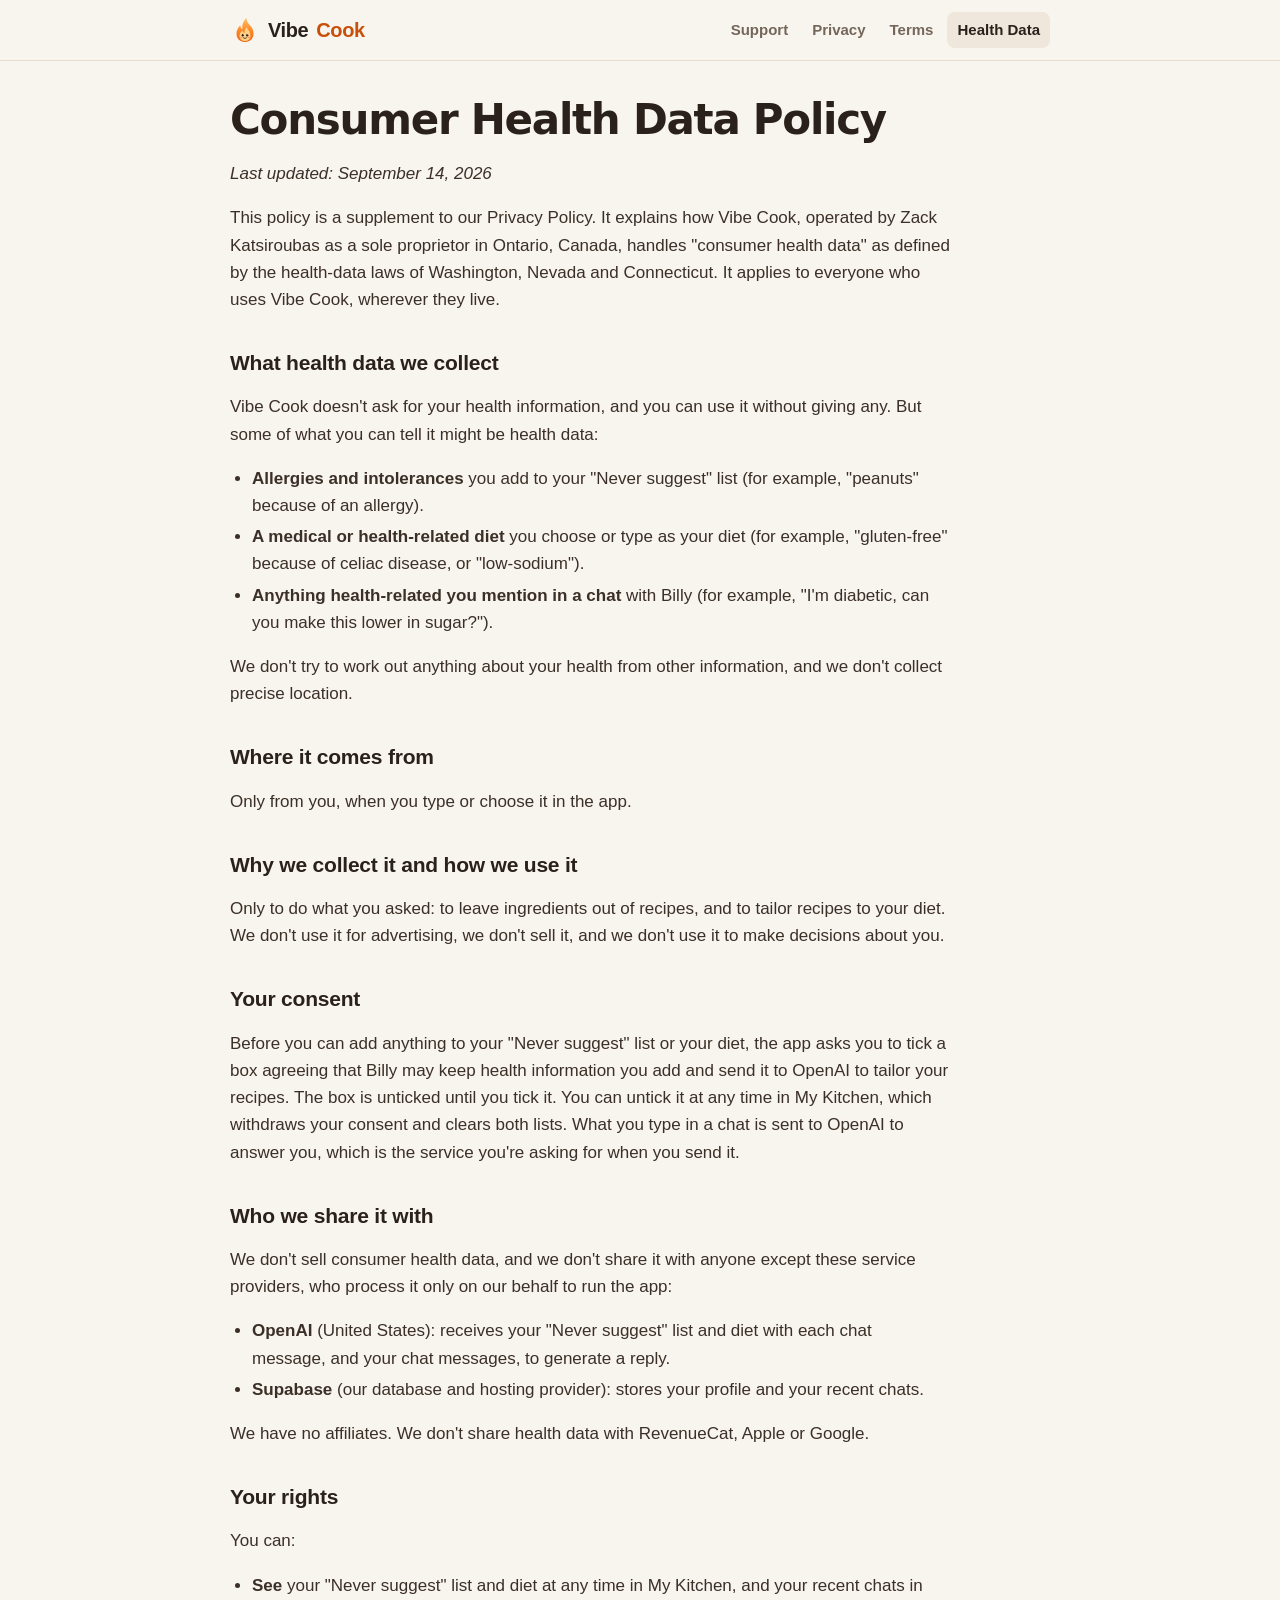
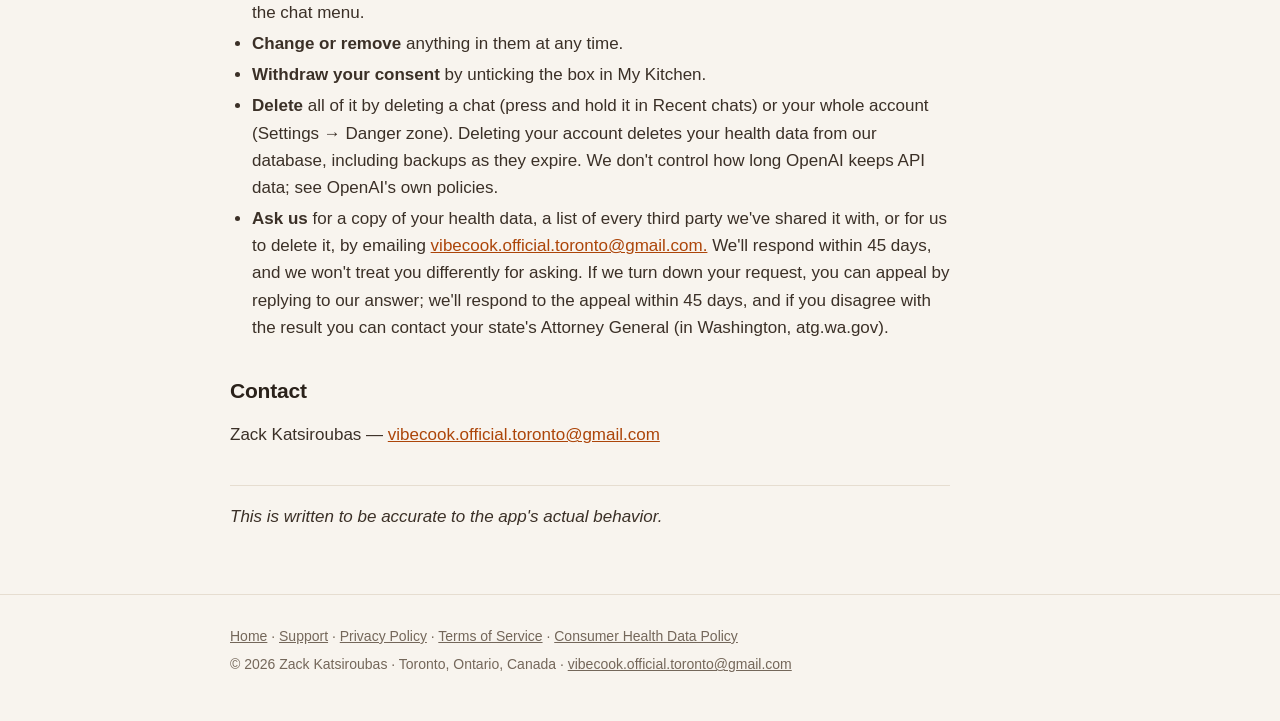
==== health-data.html @ 69919185 "Publish Vibe Cook legal site: Privacy Policy, Terms, Health Data Policy, Support Co-Authored-By: Cla" ====
<!doctype html>
<html lang="en">
<head>
<meta charset="utf-8">
<meta name="viewport" content="width=device-width, initial-scale=1">
<title>Consumer Health Data Policy · Vibe Cook</title>
<meta name="description" content="Vibe Cook: an AI kitchen buddy that remembers your kitchen and writes recipes around it.">
<link rel="icon" href="data:image/svg+xml,%3Csvg%20viewBox%3D%220%200%20120%20120%22%20xmlns%3D%22http%3A%2F%2Fwww.w3.org%2F2000%2Fsvg%22%3E%3Cdefs%3E%3ClinearGradient%20id%3D%22bf%22%20x1%3D%220%22%20y1%3D%220%22%20x2%3D%220%22%20y2%3D%221%22%3E%3Cstop%20offset%3D%220%22%20stop-color%3D%22%23ffc06a%22%2F%3E%3Cstop%20offset%3D%22.5%22%20stop-color%3D%22%23ff8a2a%22%2F%3E%3Cstop%20offset%3D%221%22%20stop-color%3D%22%23f2600a%22%2F%3E%3C%2FlinearGradient%3E%3C%2Fdefs%3E%3Cpath%20d%3D%22M60%20108C38%20108%2026%2092%2026%2074C26%2060%2033%2050%2041%2042C42%2050%2045%2055%2050%2057C47%2042%2052%2024%2066%2012C66%2028%2076%2036%2084%2046C90%2053%2094%2062%2094%2074C94%2092%2082%20108%2060%20108Z%22%20fill%3D%22url(%23bf)%22%2F%3E%3Cpath%20d%3D%22M60%20104C46%20104%2038%2095%2038%2084C38%2074%2044%2067%2050%2062C51%2068%2054%2071%2058%2072C57%2064%2060%2055%2067%2049C70%2058%2082%2066%2082%2084C82%2095%2074%20104%2060%20104Z%22%20fill%3D%22%23ffd08a%22%2F%3E%3Cellipse%20cx%3D%2245%22%20cy%3D%2290%22%20rx%3D%224.5%22%20ry%3D%222.8%22%20fill%3D%22%23ff6a3d%22%20opacity%3D%22.55%22%2F%3E%3Cellipse%20cx%3D%2275%22%20cy%3D%2290%22%20rx%3D%224.5%22%20ry%3D%222.8%22%20fill%3D%22%23ff6a3d%22%20opacity%3D%22.55%22%2F%3E%3Cellipse%20cx%3D%2251%22%20cy%3D%2281%22%20rx%3D%224.3%22%20ry%3D%225.4%22%20fill%3D%22%232b1a10%22%2F%3E%3Cellipse%20cx%3D%2269%22%20cy%3D%2281%22%20rx%3D%224.3%22%20ry%3D%225.4%22%20fill%3D%22%232b1a10%22%2F%3E%3Ccircle%20cx%3D%2252.4%22%20cy%3D%2279.2%22%20r%3D%221.5%22%20fill%3D%22%23fff%22%2F%3E%3Ccircle%20cx%3D%2270.4%22%20cy%3D%2279.2%22%20r%3D%221.5%22%20fill%3D%22%23fff%22%2F%3E%3Cpath%20d%3D%22M53.5%2091.5Q60%2097.5%2066.5%2091.5%22%20fill%3D%22none%22%20stroke%3D%22%232b1a10%22%20stroke-width%3D%223%22%20stroke-linecap%3D%22round%22%2F%3E%3C%2Fsvg%3E">
<link rel="stylesheet" href="style.css">
</head>
<body>
<header class="top"><div class="wrap">
  <a class="brand" href="index.html"><span class="billy"><svg viewBox="0 0 120 120" aria-hidden="true"><defs><linearGradient id="bf" x1="0" y1="0" x2="0" y2="1"><stop offset="0" stop-color="#ffc06a"/><stop offset=".5" stop-color="#ff8a2a"/><stop offset="1" stop-color="#f2600a"/></linearGradient></defs><path d="M60 108C38 108 26 92 26 74C26 60 33 50 41 42C42 50 45 55 50 57C47 42 52 24 66 12C66 28 76 36 84 46C90 53 94 62 94 74C94 92 82 108 60 108Z" fill="url(#bf)"/><path d="M60 104C46 104 38 95 38 84C38 74 44 67 50 62C51 68 54 71 58 72C57 64 60 55 67 49C70 58 82 66 82 84C82 95 74 104 60 104Z" fill="#ffd08a"/><ellipse cx="45" cy="90" rx="4.5" ry="2.8" fill="#ff6a3d" opacity=".55"/><ellipse cx="75" cy="90" rx="4.5" ry="2.8" fill="#ff6a3d" opacity=".55"/><ellipse cx="51" cy="81" rx="4.3" ry="5.4" fill="#2b1a10"/><ellipse cx="69" cy="81" rx="4.3" ry="5.4" fill="#2b1a10"/><circle cx="52.4" cy="79.2" r="1.5" fill="#fff"/><circle cx="70.4" cy="79.2" r="1.5" fill="#fff"/><path d="M53.5 91.5Q60 97.5 66.5 91.5" fill="none" stroke="#2b1a10" stroke-width="3" stroke-linecap="round"/></svg></span>Vibe <span>Cook</span></a>
  <nav><a href="support.html">Support</a><a href="privacy.html">Privacy</a><a href="terms.html">Terms</a><a href="health-data.html" aria-current="page">Health Data</a></nav>
</div></header>
<main class="wrap">
<article class="doc"><h1>Consumer Health Data Policy</h1>
<p><em>Last updated: September 14, 2026</em></p>
<p>This policy is a supplement to our Privacy Policy. It explains how Vibe Cook, operated by Zack Katsiroubas as a sole proprietor in Ontario, Canada, handles "consumer health data" as defined by the health-data laws of Washington, Nevada and Connecticut. It applies to everyone who uses Vibe Cook, wherever they live.</p>
<h2>What health data we collect</h2>
<p>Vibe Cook doesn't ask for your health information, and you can use it without giving any. But some of what you can tell it might be health data:</p>
<ul><li><strong>Allergies and intolerances</strong> you add to your "Never suggest" list (for example, "peanuts" because of an allergy).</li><li><strong>A medical or health-related diet</strong> you choose or type as your diet (for example, "gluten-free" because of celiac disease, or "low-sodium").</li><li><strong>Anything health-related you mention in a chat</strong> with Billy (for example, "I'm diabetic, can you make this lower in sugar?").</li></ul>
<p>We don't try to work out anything about your health from other information, and we don't collect precise location.</p>
<h2>Where it comes from</h2>
<p>Only from you, when you type or choose it in the app.</p>
<h2>Why we collect it and how we use it</h2>
<p>Only to do what you asked: to leave ingredients out of recipes, and to tailor recipes to your diet. We don't use it for advertising, we don't sell it, and we don't use it to make decisions about you.</p>
<h2>Your consent</h2>
<p>Before you can add anything to your "Never suggest" list or your diet, the app asks you to tick a box agreeing that Billy may keep health information you add and send it to OpenAI to tailor your recipes. The box is unticked until you tick it. You can untick it at any time in My Kitchen, which withdraws your consent and clears both lists. What you type in a chat is sent to OpenAI to answer you, which is the service you're asking for when you send it.</p>
<h2>Who we share it with</h2>
<p>We don't sell consumer health data, and we don't share it with anyone except these service providers, who process it only on our behalf to run the app:</p>
<ul><li><strong>OpenAI</strong> (United States): receives your "Never suggest" list and diet with each chat message, and your chat messages, to generate a reply.</li><li><strong>Supabase</strong> (our database and hosting provider): stores your profile and your recent chats.</li></ul>
<p>We have no affiliates. We don't share health data with RevenueCat, Apple or Google.</p>
<h2>Your rights</h2>
<p>You can:</p>
<ul><li><strong>See</strong> your "Never suggest" list and diet at any time in My Kitchen, and your recent chats in the chat menu.</li><li><strong>Change or remove</strong> anything in them at any time.</li><li><strong>Withdraw your consent</strong> by unticking the box in My Kitchen.</li><li><strong>Delete</strong> all of it by deleting a chat (press and hold it in Recent chats) or your whole account (Settings → Danger zone). Deleting your account deletes your health data from our database, including backups as they expire. We don't control how long OpenAI keeps API data; see OpenAI's own policies.</li><li><strong>Ask us</strong> for a copy of your health data, a list of every third party we've shared it with, or for us to delete it, by emailing <a href="mailto:vibecook.official.toronto@gmail.com.">vibecook.official.toronto@gmail.com.</a> We'll respond within 45 days, and we won't treat you differently for asking. If we turn down your request, you can appeal by replying to our answer; we'll respond to the appeal within 45 days, and if you disagree with the result you can contact your state's Attorney General (in Washington, atg.wa.gov).</li></ul>
<h2>Contact</h2>
<p>Zack Katsiroubas — <a href="mailto:vibecook.official.toronto@gmail.com">vibecook.official.toronto@gmail.com</a></p>
<hr>
<p><em>This is written to be accurate to the app's actual behavior.</em></p></article>
</main>
<footer><div class="wrap">
  <p><a href="index.html">Home</a> · <a href="support.html">Support</a> · <a href="privacy.html">Privacy Policy</a> · <a href="terms.html">Terms of Service</a> · <a href="health-data.html">Consumer Health Data Policy</a></p>
  <p>© 2026 Zack Katsiroubas · Toronto, Ontario, Canada · <a href="mailto:vibecook.official.toronto@gmail.com">vibecook.official.toronto@gmail.com</a></p>
</div></footer>
</body>
</html>
---- style.css ----
:root{
  --bg:#f8f4ee; --panel:#fff; --line:#e6ddd0; --text:#2a211a; --muted:#74675a; --accent:#c9500a; --accent-2:#ac4509; --wash:#fbe1c9;
  --display:"Bricolage Grotesque", ui-sans-serif, system-ui, sans-serif;
  color-scheme:light;
}
*{box-sizing:border-box}
html{-webkit-text-size-adjust:100%}
body{margin:0; background:var(--bg); color:var(--text); font:17px/1.6 -apple-system, BlinkMacSystemFont, "Segoe UI", Roboto, Helvetica, Arial, sans-serif}
a{color:var(--accent-2)}
.wrap{max-width:860px; margin:0 auto; padding:0 20px}
.top{position:sticky; top:0; z-index:5; background:rgba(248,244,238,.9); backdrop-filter:blur(12px); -webkit-backdrop-filter:blur(12px); border-bottom:1px solid var(--line)}
.top .wrap{display:flex; align-items:center; justify-content:space-between; gap:12px; min-height:60px; flex-wrap:wrap}
.brand{display:flex; align-items:center; gap:8px; font-weight:800; font-size:20px; letter-spacing:-.02em; color:var(--text); text-decoration:none}
.brand span:last-child{color:var(--accent)}
.brand .billy{width:30px; height:30px; display:inline-grid}
.brand .billy svg{width:100%; height:100%}
.top nav{display:flex; gap:4px; flex-wrap:wrap}
.top nav a{color:var(--muted); text-decoration:none; font-weight:600; font-size:15px; padding:6px 10px; border-radius:8px}
.top nav a[aria-current="page"], .top nav a:hover{color:var(--text); background:#efe7dc}
footer{margin-top:64px; border-top:1px solid var(--line); padding:24px 0 40px; color:var(--muted); font-size:14px}
footer p{margin:6px 0}
footer a{color:var(--muted)}

/* legal documents */
.doc{padding:36px 0 0; max-width:720px}
.doc h1{font:800 clamp(30px, 6vw, 42px)/1.1 var(--display); letter-spacing:-.03em; margin:0 0 6px}
.doc h2{font-size:21px; line-height:1.3; margin:36px 0 8px; letter-spacing:-.01em}
.doc h3{font-size:18px; margin:24px 0 6px}
.doc p, .doc li{color:#3b3027}
.doc ul{padding-left:22px}
.doc li{margin:4px 0}
.doc hr{border:0; border-top:1px solid var(--line); margin:36px 0 12px}
.doc code{background:#f2ece3; padding:1px 5px; border-radius:5px; font-size:.9em}
.table{overflow-x:auto; margin:14px 0; border:1px solid var(--line); border-radius:12px; background:var(--panel)}
table{border-collapse:collapse; width:100%; min-width:640px; font-size:15px; line-height:1.45}
th, td{text-align:left; vertical-align:top; padding:10px 12px; border-bottom:1px solid var(--line)}
th{background:#f4ede3; font-size:13px; text-transform:uppercase; letter-spacing:.06em; color:var(--muted)}
tr:last-child td{border-bottom:0}

/* home */
.hero{display:grid; grid-template-columns:1.1fr .9fr; gap:32px; align-items:center; padding:48px 0 12px}
.hero h1{font:800 clamp(40px, 8vw, 66px)/1 var(--display); letter-spacing:-.04em; margin:0}
.hero h1 em{font-style:normal; color:var(--accent)}
.hero p{font-size:19px; color:var(--muted); margin:18px 0 0; max-width:34ch}
.soon{display:inline-flex; align-items:center; gap:10px; margin-top:26px; padding:12px 18px; border-radius:14px; background:#000; color:#fff; font-weight:600; font-size:15px}
.soon small{display:block; font-weight:500; opacity:.7; font-size:12px}
.shots{display:flex; gap:12px; justify-content:center}
.shots img{width:48%; max-width:220px; height:auto; border-radius:18px; box-shadow:0 20px 40px -18px rgba(80,40,10,.45)}
.shots img:nth-child(2){transform:translateY(28px)}
.features{display:grid; grid-template-columns:repeat(3, minmax(0, 1fr)); gap:14px; margin-top:56px}
.feature{background:var(--panel); border:1px solid var(--line); border-radius:16px; padding:18px}
.feature b{display:block; font-size:17px; margin-bottom:4px}
.feature span{color:var(--muted); font-size:15px; line-height:1.5}
.legal-links{margin-top:36px; background:var(--panel); border:1px solid var(--line); border-radius:16px; padding:18px 20px}
.legal-links h2{font-size:15px; text-transform:uppercase; letter-spacing:.08em; color:var(--muted); margin:0 0 8px}
.legal-links a{font-weight:600}

/* support */
.support{padding:36px 0 0; max-width:720px}
.support h1{font:800 clamp(32px, 6vw, 46px)/1.05 var(--display); letter-spacing:-.03em; margin:0}
.contact{margin:22px 0 30px; background:var(--panel); border:1px solid var(--line); border-radius:16px; padding:18px 20px}
.contact b{display:block; font-size:18px}
details{background:var(--panel); border:1px solid var(--line); border-radius:14px; padding:14px 18px; margin:10px 0}
summary{font-weight:700; cursor:pointer}
details p{margin:10px 0 2px; color:#3b3027}

@media (max-width: 720px){
  .hero{grid-template-columns:1fr; padding-top:32px}
  .features{grid-template-columns:1fr}
}
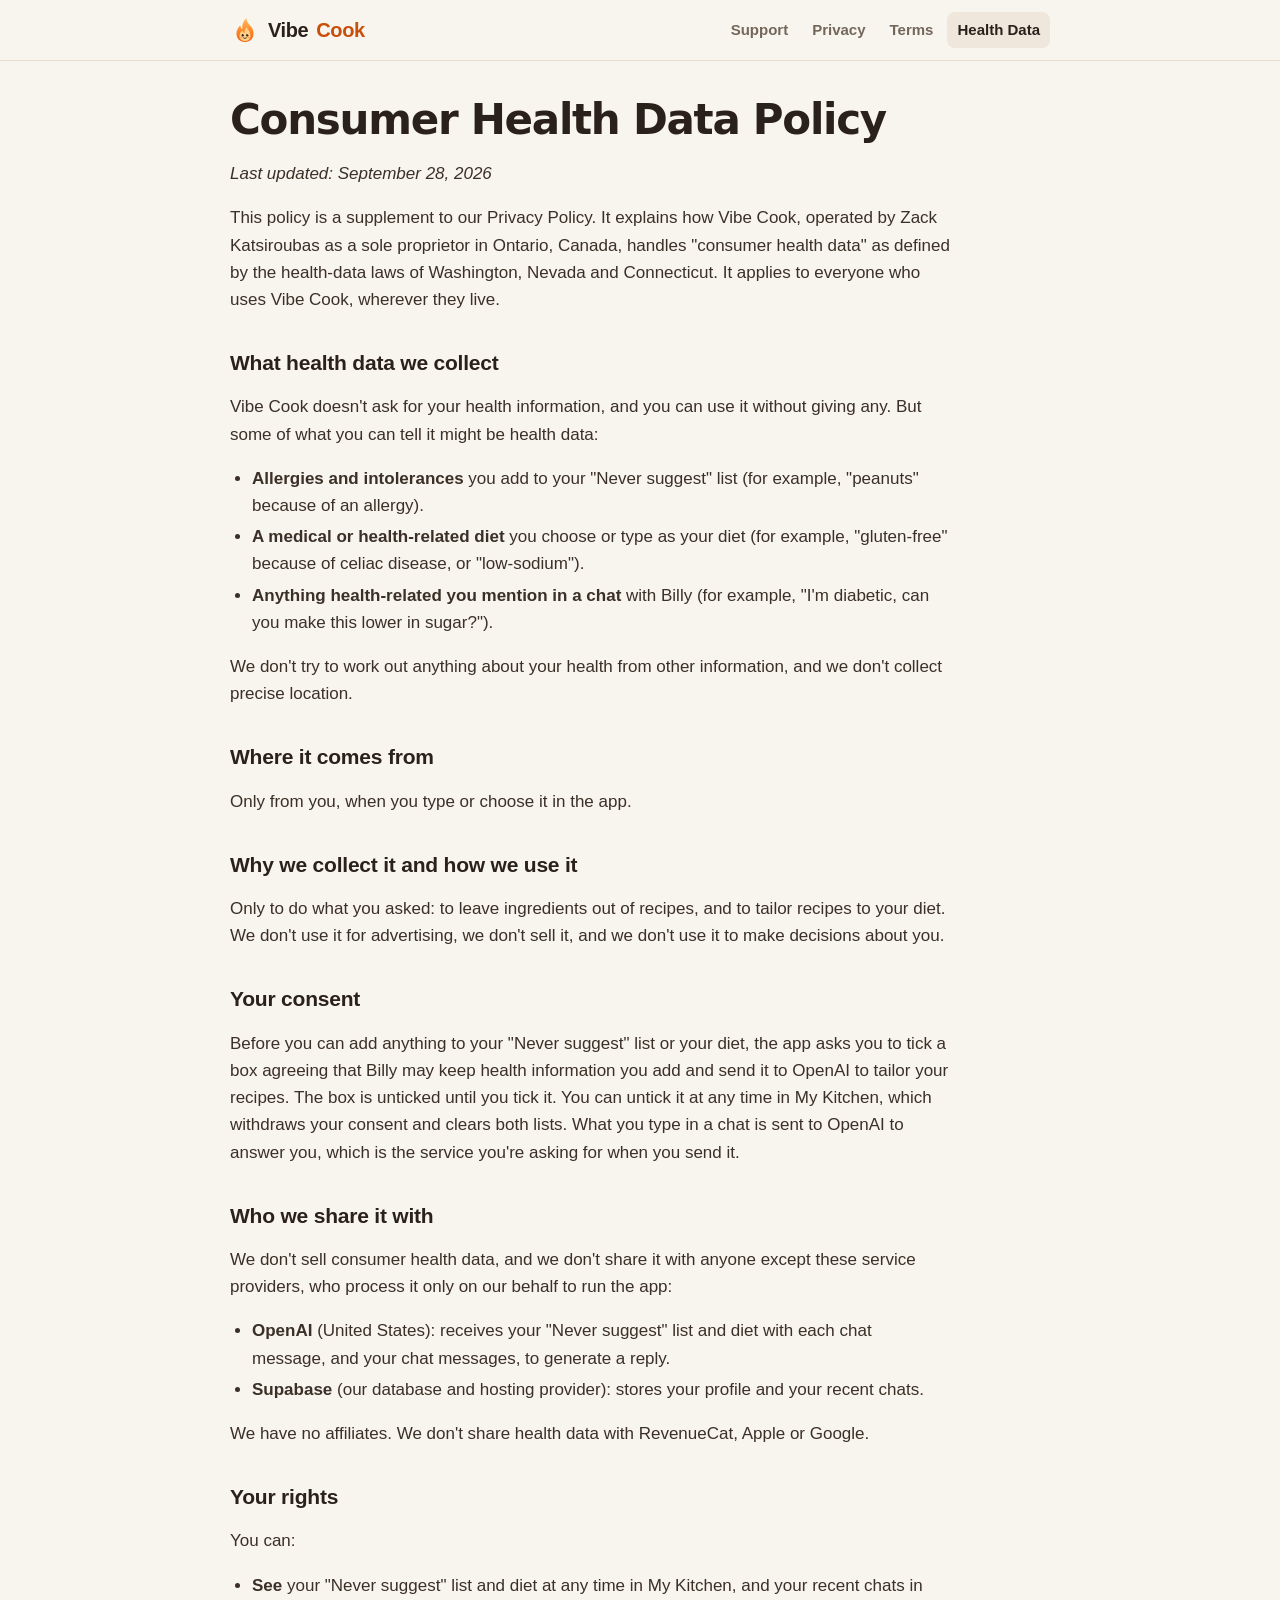
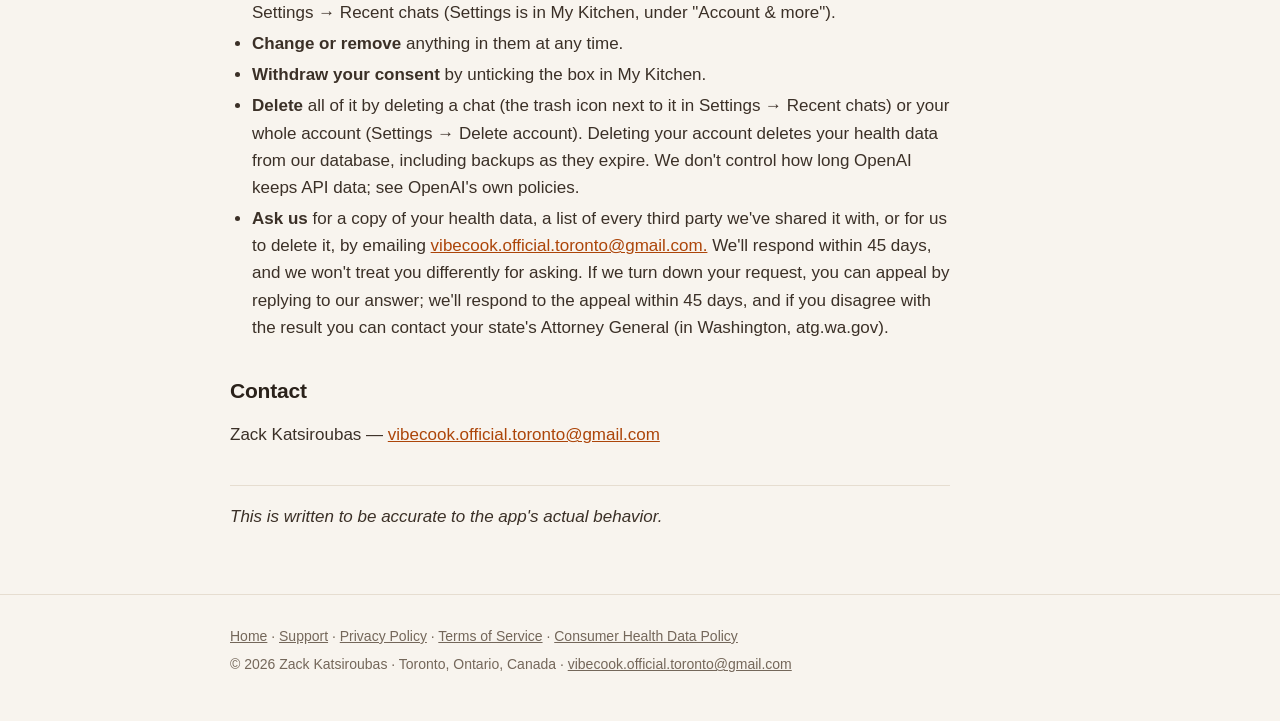
==== commit 299f7287: "Policies dated September 28, 2026: recipe photos and the 1.1 Settings layout; new screenshots Co-Aut" ====
--- a/health-data.html
+++ b/health-data.html
@@ -15,7 +15,7 @@
 </div></header>
 <main class="wrap">
 <article class="doc"><h1>Consumer Health Data Policy</h1>
-<p><em>Last updated: September 14, 2026</em></p>
+<p><em>Last updated: September 28, 2026</em></p>
 <p>This policy is a supplement to our Privacy Policy. It explains how Vibe Cook, operated by Zack Katsiroubas as a sole proprietor in Ontario, Canada, handles "consumer health data" as defined by the health-data laws of Washington, Nevada and Connecticut. It applies to everyone who uses Vibe Cook, wherever they live.</p>
 <h2>What health data we collect</h2>
 <p>Vibe Cook doesn't ask for your health information, and you can use it without giving any. But some of what you can tell it might be health data:</p>
@@ -33,7 +33,7 @@
 <p>We have no affiliates. We don't share health data with RevenueCat, Apple or Google.</p>
 <h2>Your rights</h2>
 <p>You can:</p>
-<ul><li><strong>See</strong> your "Never suggest" list and diet at any time in My Kitchen, and your recent chats in the chat menu.</li><li><strong>Change or remove</strong> anything in them at any time.</li><li><strong>Withdraw your consent</strong> by unticking the box in My Kitchen.</li><li><strong>Delete</strong> all of it by deleting a chat (press and hold it in Recent chats) or your whole account (Settings → Danger zone). Deleting your account deletes your health data from our database, including backups as they expire. We don't control how long OpenAI keeps API data; see OpenAI's own policies.</li><li><strong>Ask us</strong> for a copy of your health data, a list of every third party we've shared it with, or for us to delete it, by emailing <a href="mailto:vibecook.official.toronto@gmail.com.">vibecook.official.toronto@gmail.com.</a> We'll respond within 45 days, and we won't treat you differently for asking. If we turn down your request, you can appeal by replying to our answer; we'll respond to the appeal within 45 days, and if you disagree with the result you can contact your state's Attorney General (in Washington, atg.wa.gov).</li></ul>
+<ul><li><strong>See</strong> your "Never suggest" list and diet at any time in My Kitchen, and your recent chats in Settings → Recent chats (Settings is in My Kitchen, under "Account &amp; more").</li><li><strong>Change or remove</strong> anything in them at any time.</li><li><strong>Withdraw your consent</strong> by unticking the box in My Kitchen.</li><li><strong>Delete</strong> all of it by deleting a chat (the trash icon next to it in Settings → Recent chats) or your whole account (Settings → Delete account). Deleting your account deletes your health data from our database, including backups as they expire. We don't control how long OpenAI keeps API data; see OpenAI's own policies.</li><li><strong>Ask us</strong> for a copy of your health data, a list of every third party we've shared it with, or for us to delete it, by emailing <a href="mailto:vibecook.official.toronto@gmail.com.">vibecook.official.toronto@gmail.com.</a> We'll respond within 45 days, and we won't treat you differently for asking. If we turn down your request, you can appeal by replying to our answer; we'll respond to the appeal within 45 days, and if you disagree with the result you can contact your state's Attorney General (in Washington, atg.wa.gov).</li></ul>
 <h2>Contact</h2>
 <p>Zack Katsiroubas — <a href="mailto:vibecook.official.toronto@gmail.com">vibecook.official.toronto@gmail.com</a></p>
 <hr>
--- a/style.css
+++ b/style.css
@@ -42,8 +42,9 @@
 .hero h1{font:800 clamp(40px, 8vw, 66px)/1 var(--display); letter-spacing:-.04em; margin:0}
 .hero h1 em{font-style:normal; color:var(--accent)}
 .hero p{font-size:19px; color:var(--muted); margin:18px 0 0; max-width:34ch}
-.soon{display:inline-flex; align-items:center; gap:10px; margin-top:26px; padding:12px 18px; border-radius:14px; background:#000; color:#fff; font-weight:600; font-size:15px}
-.soon small{display:block; font-weight:500; opacity:.7; font-size:12px}
+.appstore{display:inline-flex; align-items:center; gap:10px; margin-top:26px; padding:10px 18px; border-radius:14px; background:#000; color:#fff; font-weight:600; font-size:19px; line-height:1.15; text-decoration:none}
+.appstore:hover{background:#2a211a}
+.appstore small{display:block; font-weight:500; opacity:.8; font-size:12px}
 .shots{display:flex; gap:12px; justify-content:center}
 .shots img{width:48%; max-width:220px; height:auto; border-radius:18px; box-shadow:0 20px 40px -18px rgba(80,40,10,.45)}
 .shots img:nth-child(2){transform:translateY(28px)}
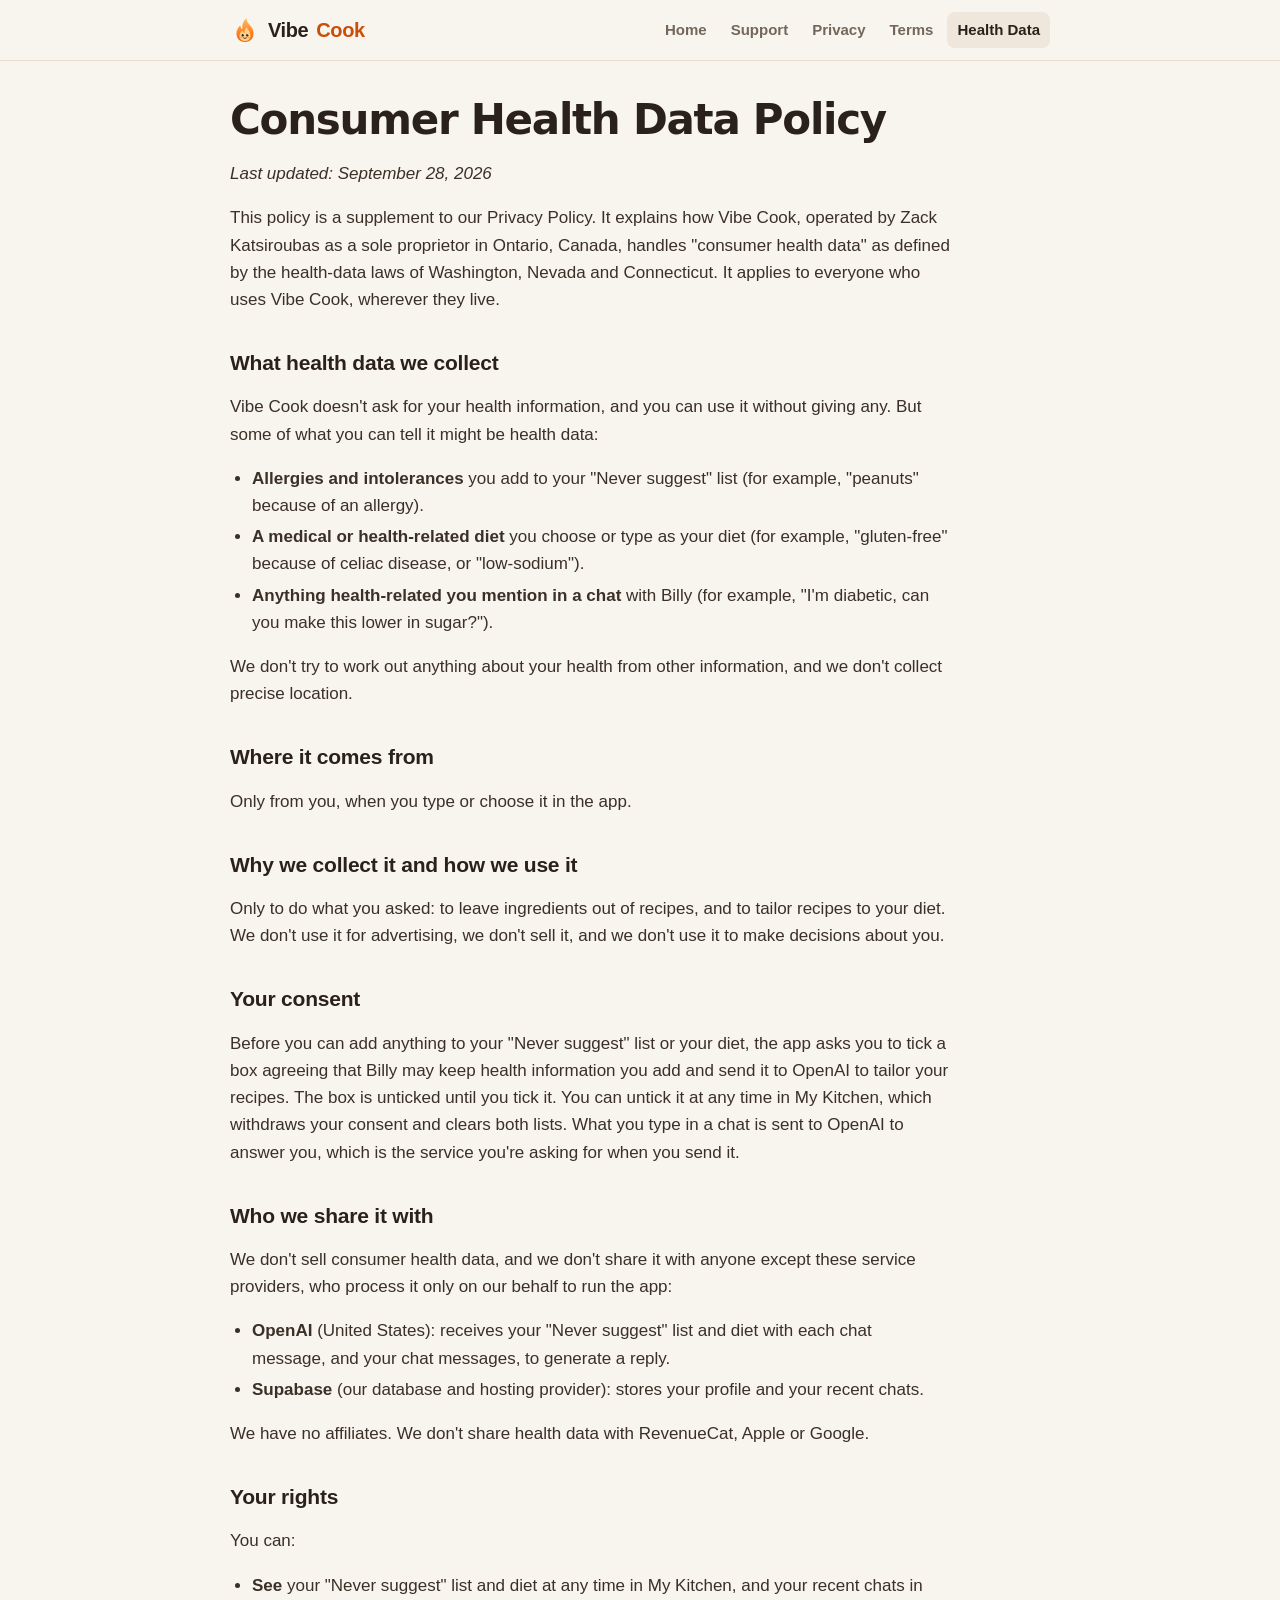
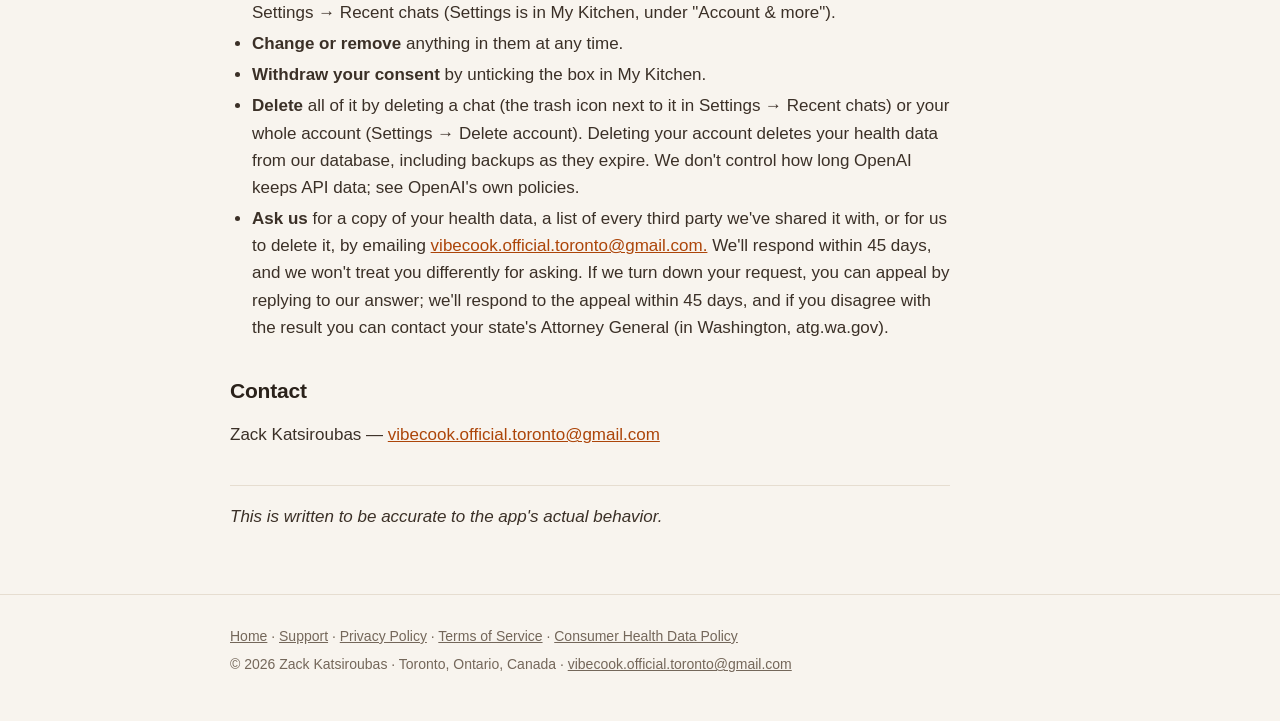
==== commit 9b36081b: "A Home tab, and a home page that shows off the app Co-Authored-By: Claude Opus 5.5 <noreply@anthropi" ====
--- a/health-data.html
+++ b/health-data.html
@@ -6,12 +6,12 @@
 <title>Consumer Health Data Policy · Vibe Cook</title>
 <meta name="description" content="Vibe Cook: an AI kitchen buddy that remembers your kitchen and writes recipes around it.">
 <link rel="icon" href="data:image/svg+xml,%3Csvg%20viewBox%3D%220%200%20120%20120%22%20xmlns%3D%22http%3A%2F%2Fwww.w3.org%2F2000%2Fsvg%22%3E%3Cdefs%3E%3ClinearGradient%20id%3D%22bf%22%20x1%3D%220%22%20y1%3D%220%22%20x2%3D%220%22%20y2%3D%221%22%3E%3Cstop%20offset%3D%220%22%20stop-color%3D%22%23ffc06a%22%2F%3E%3Cstop%20offset%3D%22.5%22%20stop-color%3D%22%23ff8a2a%22%2F%3E%3Cstop%20offset%3D%221%22%20stop-color%3D%22%23f2600a%22%2F%3E%3C%2FlinearGradient%3E%3C%2Fdefs%3E%3Cpath%20d%3D%22M60%20108C38%20108%2026%2092%2026%2074C26%2060%2033%2050%2041%2042C42%2050%2045%2055%2050%2057C47%2042%2052%2024%2066%2012C66%2028%2076%2036%2084%2046C90%2053%2094%2062%2094%2074C94%2092%2082%20108%2060%20108Z%22%20fill%3D%22url(%23bf)%22%2F%3E%3Cpath%20d%3D%22M60%20104C46%20104%2038%2095%2038%2084C38%2074%2044%2067%2050%2062C51%2068%2054%2071%2058%2072C57%2064%2060%2055%2067%2049C70%2058%2082%2066%2082%2084C82%2095%2074%20104%2060%20104Z%22%20fill%3D%22%23ffd08a%22%2F%3E%3Cellipse%20cx%3D%2245%22%20cy%3D%2290%22%20rx%3D%224.5%22%20ry%3D%222.8%22%20fill%3D%22%23ff6a3d%22%20opacity%3D%22.55%22%2F%3E%3Cellipse%20cx%3D%2275%22%20cy%3D%2290%22%20rx%3D%224.5%22%20ry%3D%222.8%22%20fill%3D%22%23ff6a3d%22%20opacity%3D%22.55%22%2F%3E%3Cellipse%20cx%3D%2251%22%20cy%3D%2281%22%20rx%3D%224.3%22%20ry%3D%225.4%22%20fill%3D%22%232b1a10%22%2F%3E%3Cellipse%20cx%3D%2269%22%20cy%3D%2281%22%20rx%3D%224.3%22%20ry%3D%225.4%22%20fill%3D%22%232b1a10%22%2F%3E%3Ccircle%20cx%3D%2252.4%22%20cy%3D%2279.2%22%20r%3D%221.5%22%20fill%3D%22%23fff%22%2F%3E%3Ccircle%20cx%3D%2270.4%22%20cy%3D%2279.2%22%20r%3D%221.5%22%20fill%3D%22%23fff%22%2F%3E%3Cpath%20d%3D%22M53.5%2091.5Q60%2097.5%2066.5%2091.5%22%20fill%3D%22none%22%20stroke%3D%22%232b1a10%22%20stroke-width%3D%223%22%20stroke-linecap%3D%22round%22%2F%3E%3C%2Fsvg%3E">
-<link rel="stylesheet" href="style.css">
+<link rel="stylesheet" href="style.css?v=87db85d6">
 </head>
 <body>
 <header class="top"><div class="wrap">
   <a class="brand" href="index.html"><span class="billy"><svg viewBox="0 0 120 120" aria-hidden="true"><defs><linearGradient id="bf" x1="0" y1="0" x2="0" y2="1"><stop offset="0" stop-color="#ffc06a"/><stop offset=".5" stop-color="#ff8a2a"/><stop offset="1" stop-color="#f2600a"/></linearGradient></defs><path d="M60 108C38 108 26 92 26 74C26 60 33 50 41 42C42 50 45 55 50 57C47 42 52 24 66 12C66 28 76 36 84 46C90 53 94 62 94 74C94 92 82 108 60 108Z" fill="url(#bf)"/><path d="M60 104C46 104 38 95 38 84C38 74 44 67 50 62C51 68 54 71 58 72C57 64 60 55 67 49C70 58 82 66 82 84C82 95 74 104 60 104Z" fill="#ffd08a"/><ellipse cx="45" cy="90" rx="4.5" ry="2.8" fill="#ff6a3d" opacity=".55"/><ellipse cx="75" cy="90" rx="4.5" ry="2.8" fill="#ff6a3d" opacity=".55"/><ellipse cx="51" cy="81" rx="4.3" ry="5.4" fill="#2b1a10"/><ellipse cx="69" cy="81" rx="4.3" ry="5.4" fill="#2b1a10"/><circle cx="52.4" cy="79.2" r="1.5" fill="#fff"/><circle cx="70.4" cy="79.2" r="1.5" fill="#fff"/><path d="M53.5 91.5Q60 97.5 66.5 91.5" fill="none" stroke="#2b1a10" stroke-width="3" stroke-linecap="round"/></svg></span>Vibe <span>Cook</span></a>
-  <nav><a href="support.html">Support</a><a href="privacy.html">Privacy</a><a href="terms.html">Terms</a><a href="health-data.html" aria-current="page">Health Data</a></nav>
+  <nav><a href="index.html">Home</a><a href="support.html">Support</a><a href="privacy.html">Privacy</a><a href="terms.html">Terms</a><a href="health-data.html" aria-current="page">Health Data</a></nav>
 </div></header>
 <main class="wrap">
 <article class="doc"><h1>Consumer Health Data Policy</h1>
--- a/style.css
+++ b/style.css
@@ -39,9 +39,52 @@
 
 /* home */
 .hero{display:grid; grid-template-columns:1.1fr .9fr; gap:32px; align-items:center; padding:48px 0 12px}
+.eyebrow{display:inline-block; font-size:13px; font-weight:700; letter-spacing:.08em; text-transform:uppercase; color:var(--accent-2); background:var(--wash); padding:5px 11px; border-radius:999px; margin-bottom:16px}
 .hero h1{font:800 clamp(40px, 8vw, 66px)/1 var(--display); letter-spacing:-.04em; margin:0}
-.hero h1 em{font-style:normal; color:var(--accent)}
+.hero h1 em, .band h2 em, .row h2 em, .cta h2 em{font-style:normal; color:var(--accent)}
 .hero p{font-size:19px; color:var(--muted); margin:18px 0 0; max-width:34ch}
+.fine{font-size:14px; color:var(--muted); margin-top:10px}
+.band{margin-top:88px}
+.band > h2, .row h2{font:800 clamp(28px, 5vw, 40px)/1.08 var(--display); letter-spacing:-.03em; margin:0 0 10px}
+.band > p.lede{font-size:18px; color:var(--muted); margin:0 0 24px; max-width:52ch}
+.steps{display:grid; grid-template-columns:repeat(3, minmax(0, 1fr)); gap:14px; counter-reset:step}
+.step{background:var(--panel); border:1px solid var(--line); border-radius:16px; padding:20px}
+.step::before{counter-increment:step; content:counter(step); display:grid; place-items:center; width:32px; height:32px; border-radius:50%; background:var(--accent); color:#fff; font-weight:800; margin-bottom:12px}
+.step b{display:block; font-size:18px; margin-bottom:4px}
+.step span{color:var(--muted); font-size:15px; line-height:1.5}
+.row{display:grid; grid-template-columns:1fr 1fr; gap:40px; align-items:center; margin-top:88px}
+.row.flip .phone{order:-1}
+.row p{font-size:18px; color:var(--muted); margin:0}
+.row ul{margin:16px 0 0; padding:0; list-style:none}
+.row li{padding:6px 0 6px 28px; position:relative; color:#3b3027}
+.row li::before{content:"✓"; position:absolute; left:0; color:var(--accent); font-weight:800}
+.phone{display:flex; justify-content:center}
+.phone img{width:100%; max-width:260px; height:auto; border-radius:28px; border:6px solid #2a211a; box-shadow:0 30px 60px -24px rgba(80,40,10,.5)}
+.compare{display:grid; grid-template-columns:1fr 1fr; gap:14px}
+.compare > div{border-radius:16px; padding:20px; border:1px solid var(--line)}
+.compare .them{background:#f2ece3}
+.compare .us{background:var(--panel); border-color:#efc9a6; box-shadow:0 12px 30px -20px rgba(201,80,10,.5)}
+.compare h3{margin:0 0 8px; font-size:17px}
+.compare ul{margin:0; padding-left:20px}
+.compare li{margin:6px 0; font-size:15px}
+.compare .them li{color:var(--muted)}
+.billy-band{display:grid; grid-template-columns:auto 1fr; gap:28px; align-items:center; background:radial-gradient(120% 120% at 0% 0%, #f0782a 0%, #d85a0e 50%, #b8440a 100%); color:#fff; border-radius:24px; padding:32px}
+.billy-band .big{width:120px; height:120px; filter:drop-shadow(0 10px 20px rgba(0,0,0,.25))}
+.billy-band .big svg{width:100%; height:100%}
+.billy-band h2{font:800 clamp(26px, 4.5vw, 36px)/1.1 var(--display); letter-spacing:-.03em; margin:0 0 8px}
+.billy-band p{margin:0; color:rgba(255,241,228,.92); font-size:17px}
+.quote{display:inline-block; margin-top:14px; background:rgba(255,255,255,.16); border-radius:14px 14px 14px 4px; padding:10px 14px; font-size:15px}
+.plans{display:grid; grid-template-columns:repeat(3, minmax(0, 1fr)); gap:14px}
+.plan{background:var(--panel); border:1px solid var(--line); border-radius:16px; padding:22px; position:relative}
+.plan.best{border:2px solid var(--accent)}
+.plan .tag{position:absolute; top:-12px; right:16px; background:var(--accent); color:#fff; font-size:12px; font-weight:800; letter-spacing:.04em; padding:3px 10px; border-radius:999px}
+.plan h3{margin:0; font-size:16px; color:var(--muted); font-weight:700}
+.plan .price{font:800 34px/1.1 var(--display); letter-spacing:-.03em; margin:6px 0 4px}
+.plan .price small{font-size:15px; font-weight:600; color:var(--muted); letter-spacing:0}
+.plan p{margin:0; font-size:15px; color:var(--muted)}
+.cta{text-align:center; background:var(--wash); border-radius:24px; padding:44px 24px}
+.cta h2{font:800 clamp(30px, 6vw, 46px)/1.05 var(--display); letter-spacing:-.04em; margin:0}
+.cta p{color:#5e4f42; font-size:18px; margin:10px 0 0}
 .appstore{display:inline-flex; align-items:center; gap:10px; margin-top:26px; padding:10px 18px; border-radius:14px; background:#000; color:#fff; font-weight:600; font-size:19px; line-height:1.15; text-decoration:none}
 .appstore:hover{background:#2a211a}
 .appstore small{display:block; font-weight:500; opacity:.8; font-size:12px}
@@ -67,5 +110,12 @@
 
 @media (max-width: 720px){
   .hero{grid-template-columns:1fr; padding-top:32px}
-  .features{grid-template-columns:1fr}
+  .features, .steps, .compare, .plans{grid-template-columns:1fr}
+  .band, .row{margin-top:64px}
+  .row{grid-template-columns:1fr; gap:24px}
+  .row.flip .phone{order:0}
+  .phone img{max-width:220px}
+  .billy-band{grid-template-columns:1fr; text-align:center; padding:28px 22px}
+  .billy-band .big{margin:0 auto; width:96px; height:96px}
+  .plan .tag{right:auto; left:16px}
 }
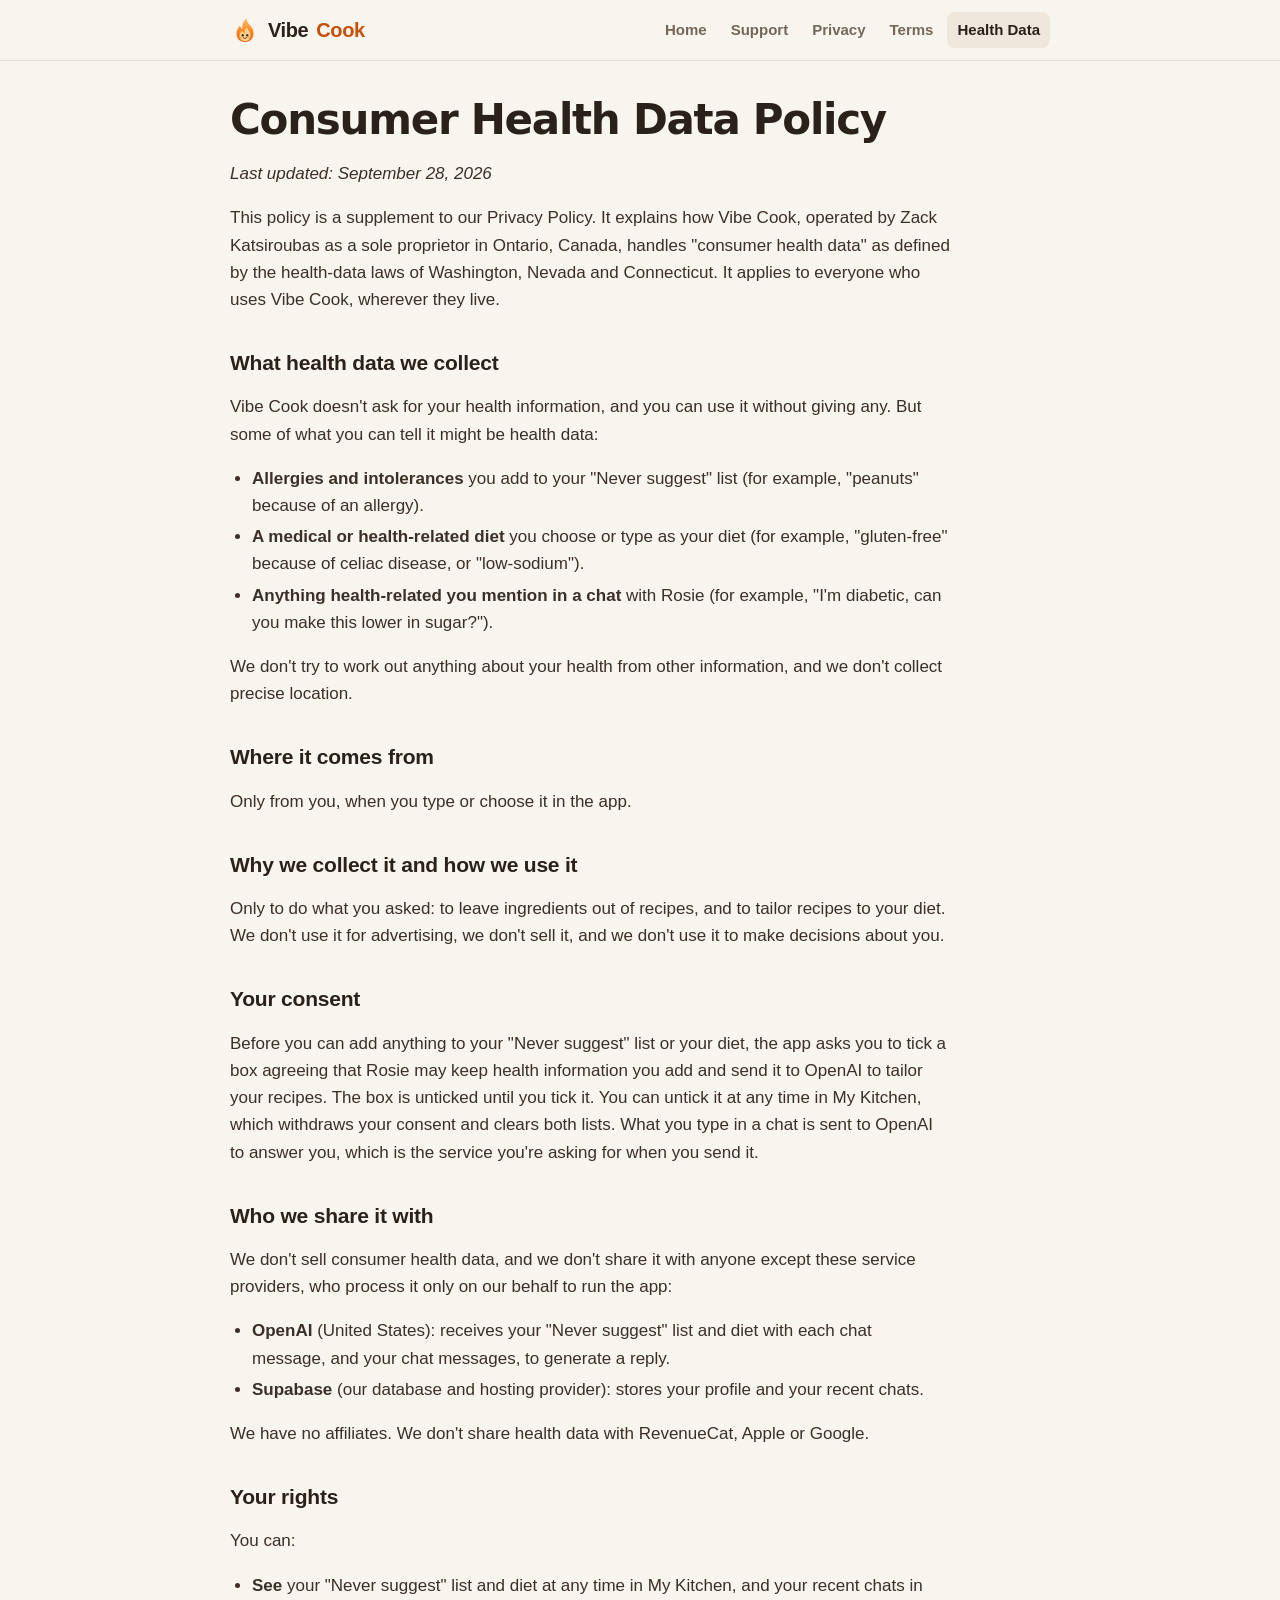
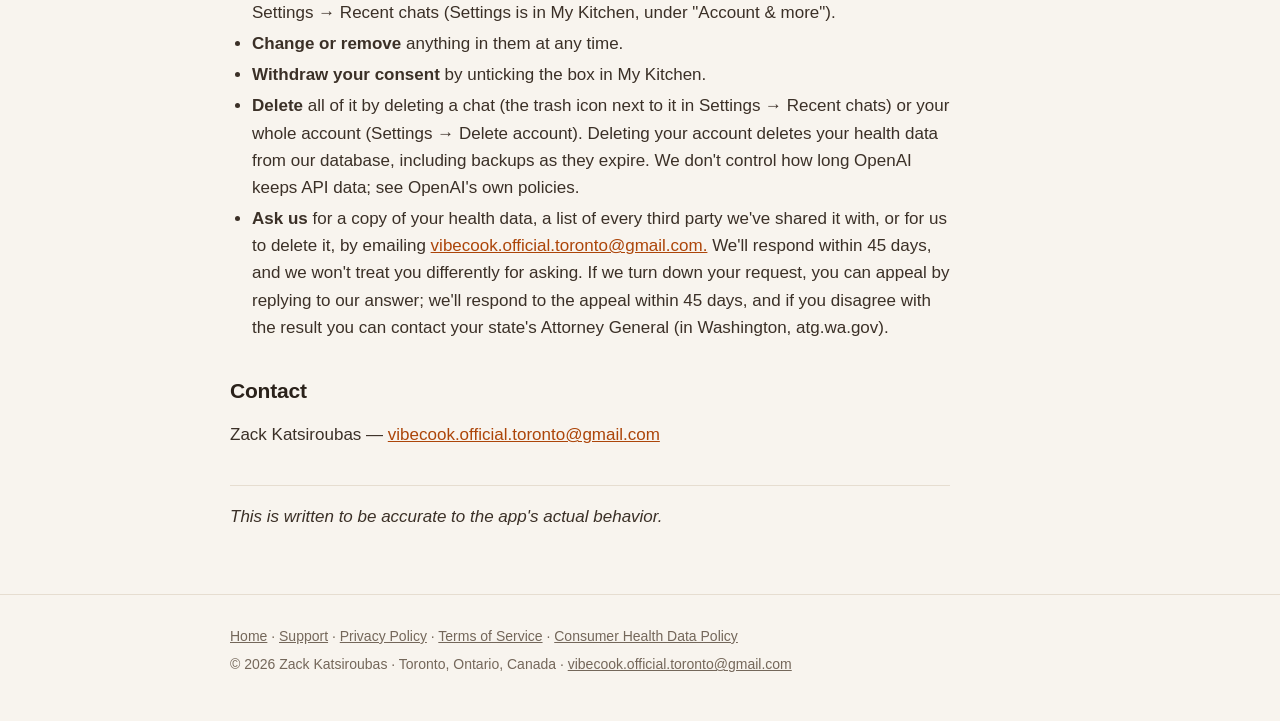
==== commit 5582adc0: "Billy is now Rosie Co-Authored-By: Claude Opus 5.5 <noreply@anthropic.com>" ====
--- a/health-data.html
+++ b/health-data.html
@@ -6,11 +6,11 @@
 <title>Consumer Health Data Policy · Vibe Cook</title>
 <meta name="description" content="Vibe Cook: an AI kitchen buddy that remembers your kitchen and writes recipes around it.">
 <link rel="icon" href="data:image/svg+xml,%3Csvg%20viewBox%3D%220%200%20120%20120%22%20xmlns%3D%22http%3A%2F%2Fwww.w3.org%2F2000%2Fsvg%22%3E%3Cdefs%3E%3ClinearGradient%20id%3D%22bf%22%20x1%3D%220%22%20y1%3D%220%22%20x2%3D%220%22%20y2%3D%221%22%3E%3Cstop%20offset%3D%220%22%20stop-color%3D%22%23ffc06a%22%2F%3E%3Cstop%20offset%3D%22.5%22%20stop-color%3D%22%23ff8a2a%22%2F%3E%3Cstop%20offset%3D%221%22%20stop-color%3D%22%23f2600a%22%2F%3E%3C%2FlinearGradient%3E%3C%2Fdefs%3E%3Cpath%20d%3D%22M60%20108C38%20108%2026%2092%2026%2074C26%2060%2033%2050%2041%2042C42%2050%2045%2055%2050%2057C47%2042%2052%2024%2066%2012C66%2028%2076%2036%2084%2046C90%2053%2094%2062%2094%2074C94%2092%2082%20108%2060%20108Z%22%20fill%3D%22url(%23bf)%22%2F%3E%3Cpath%20d%3D%22M60%20104C46%20104%2038%2095%2038%2084C38%2074%2044%2067%2050%2062C51%2068%2054%2071%2058%2072C57%2064%2060%2055%2067%2049C70%2058%2082%2066%2082%2084C82%2095%2074%20104%2060%20104Z%22%20fill%3D%22%23ffd08a%22%2F%3E%3Cellipse%20cx%3D%2245%22%20cy%3D%2290%22%20rx%3D%224.5%22%20ry%3D%222.8%22%20fill%3D%22%23ff6a3d%22%20opacity%3D%22.55%22%2F%3E%3Cellipse%20cx%3D%2275%22%20cy%3D%2290%22%20rx%3D%224.5%22%20ry%3D%222.8%22%20fill%3D%22%23ff6a3d%22%20opacity%3D%22.55%22%2F%3E%3Cellipse%20cx%3D%2251%22%20cy%3D%2281%22%20rx%3D%224.3%22%20ry%3D%225.4%22%20fill%3D%22%232b1a10%22%2F%3E%3Cellipse%20cx%3D%2269%22%20cy%3D%2281%22%20rx%3D%224.3%22%20ry%3D%225.4%22%20fill%3D%22%232b1a10%22%2F%3E%3Ccircle%20cx%3D%2252.4%22%20cy%3D%2279.2%22%20r%3D%221.5%22%20fill%3D%22%23fff%22%2F%3E%3Ccircle%20cx%3D%2270.4%22%20cy%3D%2279.2%22%20r%3D%221.5%22%20fill%3D%22%23fff%22%2F%3E%3Cpath%20d%3D%22M53.5%2091.5Q60%2097.5%2066.5%2091.5%22%20fill%3D%22none%22%20stroke%3D%22%232b1a10%22%20stroke-width%3D%223%22%20stroke-linecap%3D%22round%22%2F%3E%3C%2Fsvg%3E">
-<link rel="stylesheet" href="style.css?v=87db85d6">
+<link rel="stylesheet" href="style.css?v=00d11e95">
 </head>
 <body>
 <header class="top"><div class="wrap">
-  <a class="brand" href="index.html"><span class="billy"><svg viewBox="0 0 120 120" aria-hidden="true"><defs><linearGradient id="bf" x1="0" y1="0" x2="0" y2="1"><stop offset="0" stop-color="#ffc06a"/><stop offset=".5" stop-color="#ff8a2a"/><stop offset="1" stop-color="#f2600a"/></linearGradient></defs><path d="M60 108C38 108 26 92 26 74C26 60 33 50 41 42C42 50 45 55 50 57C47 42 52 24 66 12C66 28 76 36 84 46C90 53 94 62 94 74C94 92 82 108 60 108Z" fill="url(#bf)"/><path d="M60 104C46 104 38 95 38 84C38 74 44 67 50 62C51 68 54 71 58 72C57 64 60 55 67 49C70 58 82 66 82 84C82 95 74 104 60 104Z" fill="#ffd08a"/><ellipse cx="45" cy="90" rx="4.5" ry="2.8" fill="#ff6a3d" opacity=".55"/><ellipse cx="75" cy="90" rx="4.5" ry="2.8" fill="#ff6a3d" opacity=".55"/><ellipse cx="51" cy="81" rx="4.3" ry="5.4" fill="#2b1a10"/><ellipse cx="69" cy="81" rx="4.3" ry="5.4" fill="#2b1a10"/><circle cx="52.4" cy="79.2" r="1.5" fill="#fff"/><circle cx="70.4" cy="79.2" r="1.5" fill="#fff"/><path d="M53.5 91.5Q60 97.5 66.5 91.5" fill="none" stroke="#2b1a10" stroke-width="3" stroke-linecap="round"/></svg></span>Vibe <span>Cook</span></a>
+  <a class="brand" href="index.html"><span class="rosie"><svg viewBox="0 0 120 120" aria-hidden="true"><defs><linearGradient id="bf" x1="0" y1="0" x2="0" y2="1"><stop offset="0" stop-color="#ffc06a"/><stop offset=".5" stop-color="#ff8a2a"/><stop offset="1" stop-color="#f2600a"/></linearGradient></defs><path d="M60 108C38 108 26 92 26 74C26 60 33 50 41 42C42 50 45 55 50 57C47 42 52 24 66 12C66 28 76 36 84 46C90 53 94 62 94 74C94 92 82 108 60 108Z" fill="url(#bf)"/><path d="M60 104C46 104 38 95 38 84C38 74 44 67 50 62C51 68 54 71 58 72C57 64 60 55 67 49C70 58 82 66 82 84C82 95 74 104 60 104Z" fill="#ffd08a"/><ellipse cx="45" cy="90" rx="4.5" ry="2.8" fill="#ff6a3d" opacity=".55"/><ellipse cx="75" cy="90" rx="4.5" ry="2.8" fill="#ff6a3d" opacity=".55"/><ellipse cx="51" cy="81" rx="4.3" ry="5.4" fill="#2b1a10"/><ellipse cx="69" cy="81" rx="4.3" ry="5.4" fill="#2b1a10"/><circle cx="52.4" cy="79.2" r="1.5" fill="#fff"/><circle cx="70.4" cy="79.2" r="1.5" fill="#fff"/><path d="M53.5 91.5Q60 97.5 66.5 91.5" fill="none" stroke="#2b1a10" stroke-width="3" stroke-linecap="round"/></svg></span>Vibe <span>Cook</span></a>
   <nav><a href="index.html">Home</a><a href="support.html">Support</a><a href="privacy.html">Privacy</a><a href="terms.html">Terms</a><a href="health-data.html" aria-current="page">Health Data</a></nav>
 </div></header>
 <main class="wrap">
@@ -19,14 +19,14 @@
 <p>This policy is a supplement to our Privacy Policy. It explains how Vibe Cook, operated by Zack Katsiroubas as a sole proprietor in Ontario, Canada, handles "consumer health data" as defined by the health-data laws of Washington, Nevada and Connecticut. It applies to everyone who uses Vibe Cook, wherever they live.</p>
 <h2>What health data we collect</h2>
 <p>Vibe Cook doesn't ask for your health information, and you can use it without giving any. But some of what you can tell it might be health data:</p>
-<ul><li><strong>Allergies and intolerances</strong> you add to your "Never suggest" list (for example, "peanuts" because of an allergy).</li><li><strong>A medical or health-related diet</strong> you choose or type as your diet (for example, "gluten-free" because of celiac disease, or "low-sodium").</li><li><strong>Anything health-related you mention in a chat</strong> with Billy (for example, "I'm diabetic, can you make this lower in sugar?").</li></ul>
+<ul><li><strong>Allergies and intolerances</strong> you add to your "Never suggest" list (for example, "peanuts" because of an allergy).</li><li><strong>A medical or health-related diet</strong> you choose or type as your diet (for example, "gluten-free" because of celiac disease, or "low-sodium").</li><li><strong>Anything health-related you mention in a chat</strong> with Rosie (for example, "I'm diabetic, can you make this lower in sugar?").</li></ul>
 <p>We don't try to work out anything about your health from other information, and we don't collect precise location.</p>
 <h2>Where it comes from</h2>
 <p>Only from you, when you type or choose it in the app.</p>
 <h2>Why we collect it and how we use it</h2>
 <p>Only to do what you asked: to leave ingredients out of recipes, and to tailor recipes to your diet. We don't use it for advertising, we don't sell it, and we don't use it to make decisions about you.</p>
 <h2>Your consent</h2>
-<p>Before you can add anything to your "Never suggest" list or your diet, the app asks you to tick a box agreeing that Billy may keep health information you add and send it to OpenAI to tailor your recipes. The box is unticked until you tick it. You can untick it at any time in My Kitchen, which withdraws your consent and clears both lists. What you type in a chat is sent to OpenAI to answer you, which is the service you're asking for when you send it.</p>
+<p>Before you can add anything to your "Never suggest" list or your diet, the app asks you to tick a box agreeing that Rosie may keep health information you add and send it to OpenAI to tailor your recipes. The box is unticked until you tick it. You can untick it at any time in My Kitchen, which withdraws your consent and clears both lists. What you type in a chat is sent to OpenAI to answer you, which is the service you're asking for when you send it.</p>
 <h2>Who we share it with</h2>
 <p>We don't sell consumer health data, and we don't share it with anyone except these service providers, who process it only on our behalf to run the app:</p>
 <ul><li><strong>OpenAI</strong> (United States): receives your "Never suggest" list and diet with each chat message, and your chat messages, to generate a reply.</li><li><strong>Supabase</strong> (our database and hosting provider): stores your profile and your recent chats.</li></ul>
--- a/style.css
+++ b/style.css
@@ -12,8 +12,8 @@
 .top .wrap{display:flex; align-items:center; justify-content:space-between; gap:12px; min-height:60px; flex-wrap:wrap}
 .brand{display:flex; align-items:center; gap:8px; font-weight:800; font-size:20px; letter-spacing:-.02em; color:var(--text); text-decoration:none}
 .brand span:last-child{color:var(--accent)}
-.brand .billy{width:30px; height:30px; display:inline-grid}
-.brand .billy svg{width:100%; height:100%}
+.brand .rosie{width:30px; height:30px; display:inline-grid}
+.brand .rosie svg{width:100%; height:100%}
 .top nav{display:flex; gap:4px; flex-wrap:wrap}
 .top nav a{color:var(--muted); text-decoration:none; font-weight:600; font-size:15px; padding:6px 10px; border-radius:8px}
 .top nav a[aria-current="page"], .top nav a:hover{color:var(--text); background:#efe7dc}
@@ -68,11 +68,11 @@
 .compare ul{margin:0; padding-left:20px}
 .compare li{margin:6px 0; font-size:15px}
 .compare .them li{color:var(--muted)}
-.billy-band{display:grid; grid-template-columns:auto 1fr; gap:28px; align-items:center; background:radial-gradient(120% 120% at 0% 0%, #f0782a 0%, #d85a0e 50%, #b8440a 100%); color:#fff; border-radius:24px; padding:32px}
-.billy-band .big{width:120px; height:120px; filter:drop-shadow(0 10px 20px rgba(0,0,0,.25))}
-.billy-band .big svg{width:100%; height:100%}
-.billy-band h2{font:800 clamp(26px, 4.5vw, 36px)/1.1 var(--display); letter-spacing:-.03em; margin:0 0 8px}
-.billy-band p{margin:0; color:rgba(255,241,228,.92); font-size:17px}
+.rosie-band{display:grid; grid-template-columns:auto 1fr; gap:28px; align-items:center; background:radial-gradient(120% 120% at 0% 0%, #f0782a 0%, #d85a0e 50%, #b8440a 100%); color:#fff; border-radius:24px; padding:32px}
+.rosie-band .big{width:120px; height:120px; filter:drop-shadow(0 10px 20px rgba(0,0,0,.25))}
+.rosie-band .big svg{width:100%; height:100%}
+.rosie-band h2{font:800 clamp(26px, 4.5vw, 36px)/1.1 var(--display); letter-spacing:-.03em; margin:0 0 8px}
+.rosie-band p{margin:0; color:rgba(255,241,228,.92); font-size:17px}
 .quote{display:inline-block; margin-top:14px; background:rgba(255,255,255,.16); border-radius:14px 14px 14px 4px; padding:10px 14px; font-size:15px}
 .plans{display:grid; grid-template-columns:repeat(3, minmax(0, 1fr)); gap:14px}
 .plan{background:var(--panel); border:1px solid var(--line); border-radius:16px; padding:22px; position:relative}
@@ -115,7 +115,7 @@
   .row{grid-template-columns:1fr; gap:24px}
   .row.flip .phone{order:0}
   .phone img{max-width:220px}
-  .billy-band{grid-template-columns:1fr; text-align:center; padding:28px 22px}
-  .billy-band .big{margin:0 auto; width:96px; height:96px}
+  .rosie-band{grid-template-columns:1fr; text-align:center; padding:28px 22px}
+  .rosie-band .big{margin:0 auto; width:96px; height:96px}
   .plan .tag{right:auto; left:16px}
 }
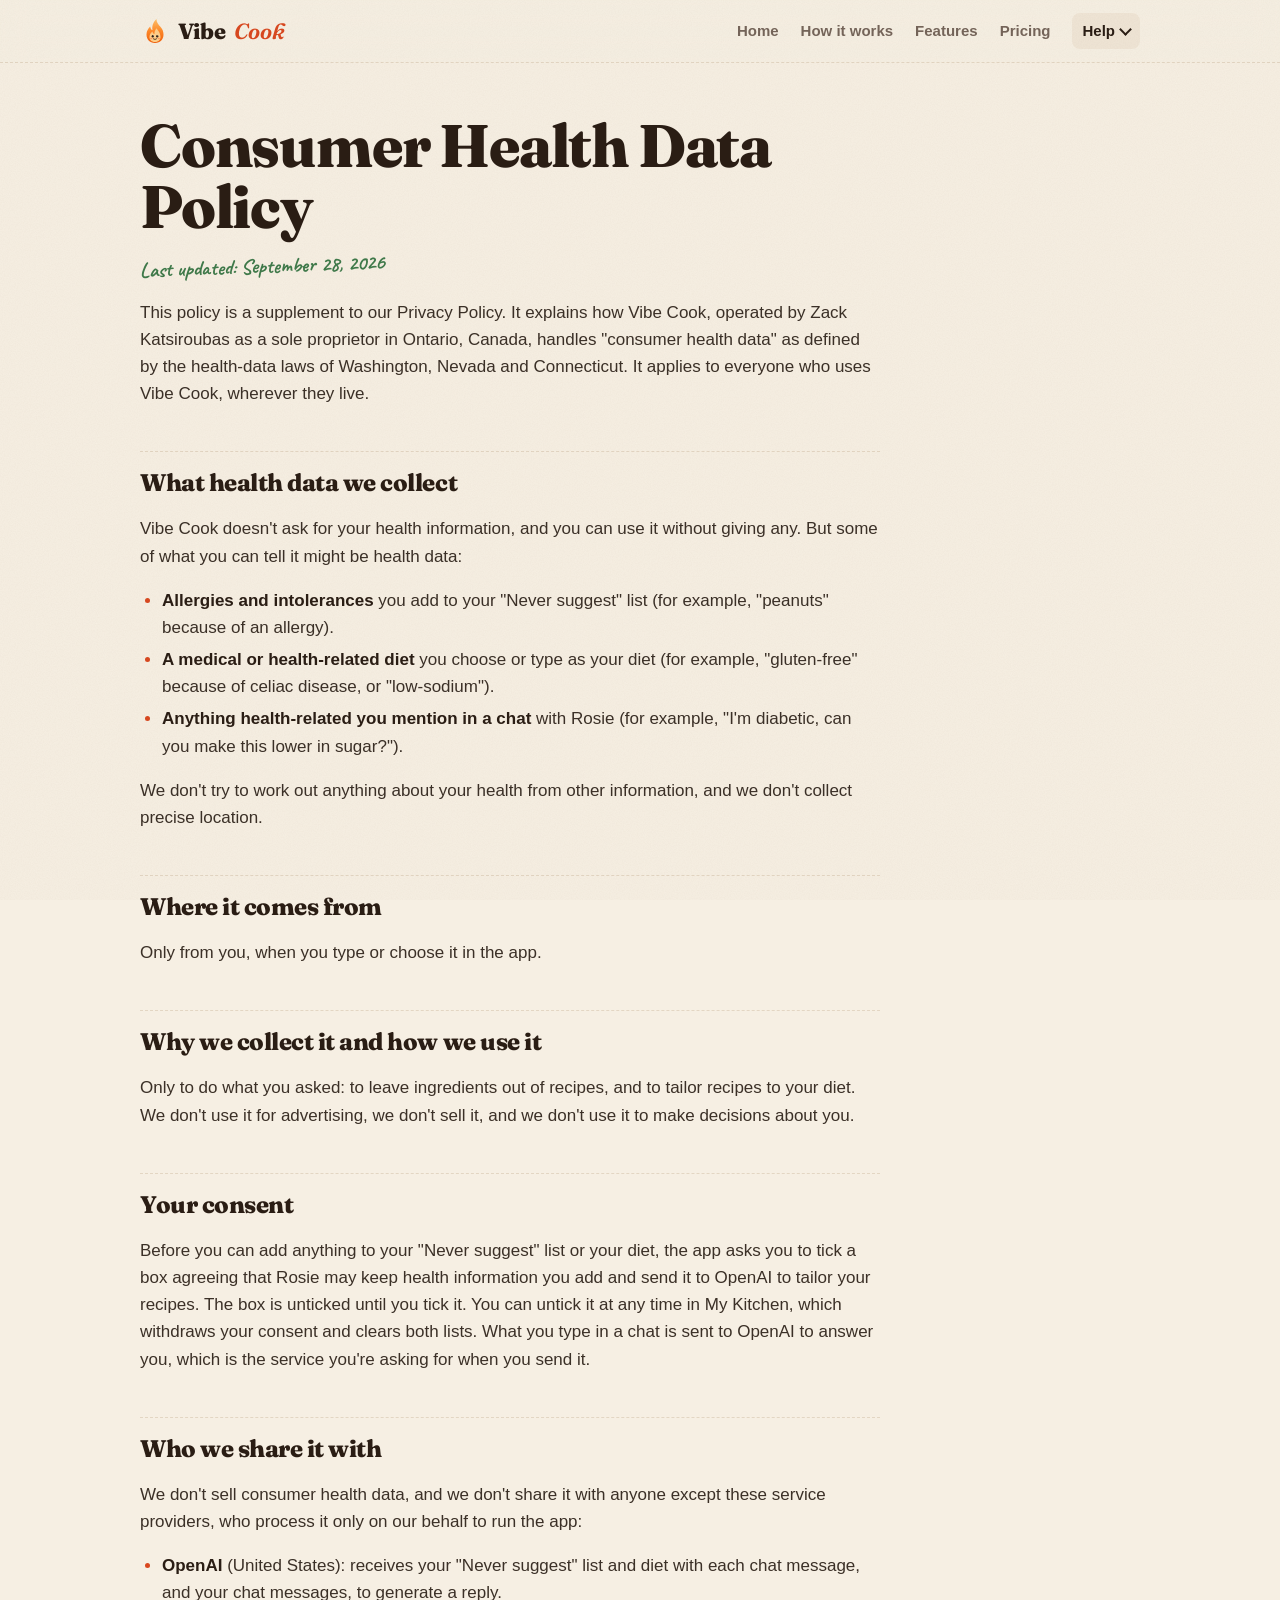
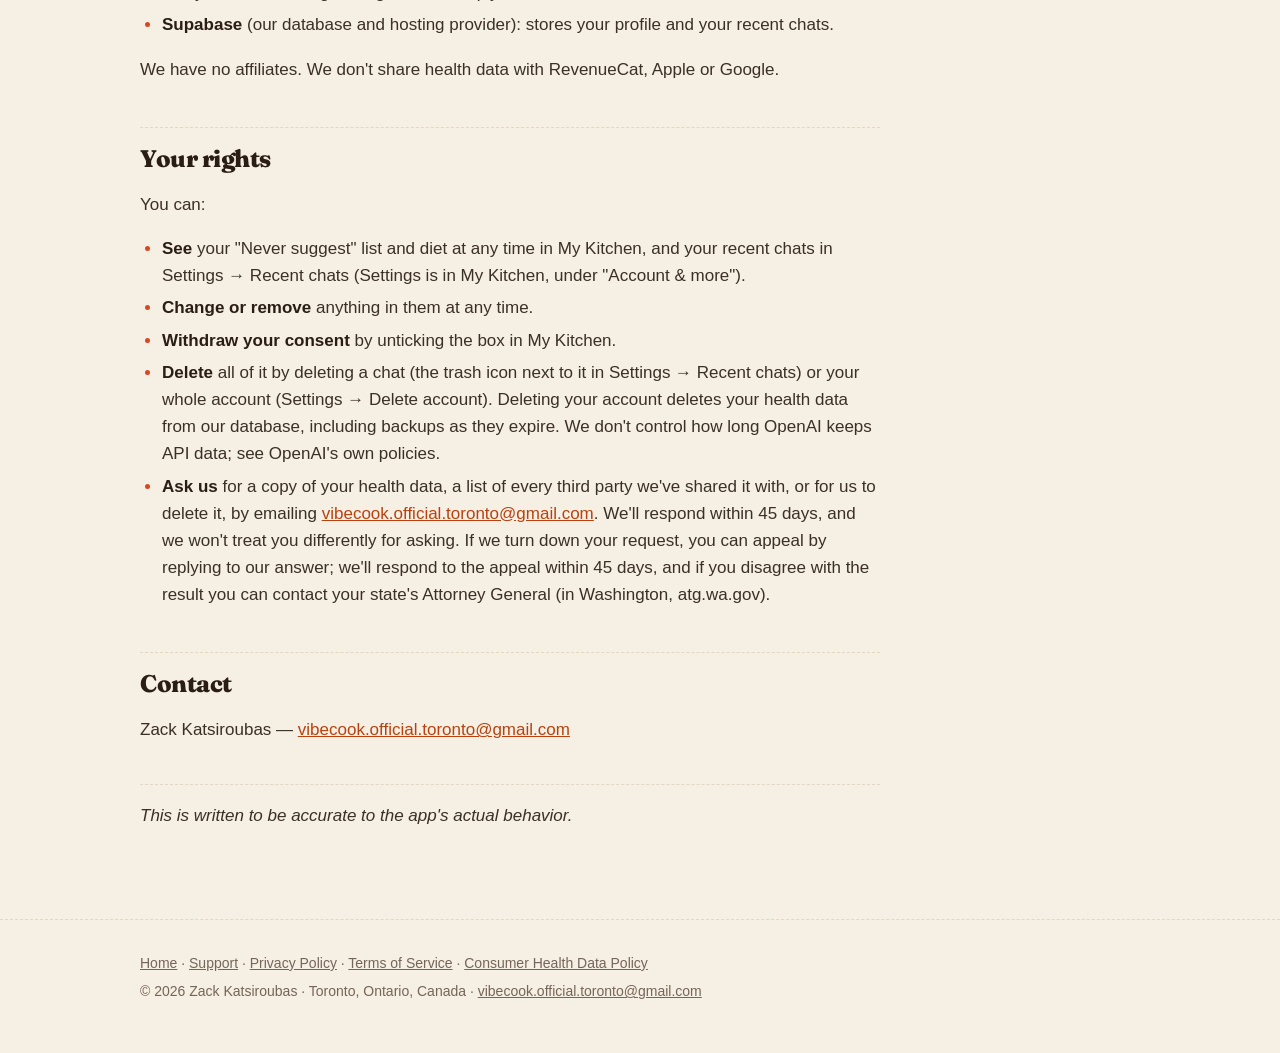
==== commit b8d357d5: "New look: the recipe-card design, a live chat demo and a Help menu Built from phase-3/app-store/tool" ====
--- a/health-data.html
+++ b/health-data.html
@@ -6,12 +6,27 @@
 <title>Consumer Health Data Policy · Vibe Cook</title>
 <meta name="description" content="Vibe Cook: an AI kitchen buddy that remembers your kitchen and writes recipes around it.">
 <link rel="icon" href="data:image/svg+xml,%3Csvg%20viewBox%3D%220%200%20120%20120%22%20xmlns%3D%22http%3A%2F%2Fwww.w3.org%2F2000%2Fsvg%22%3E%3Cdefs%3E%3ClinearGradient%20id%3D%22bf%22%20x1%3D%220%22%20y1%3D%220%22%20x2%3D%220%22%20y2%3D%221%22%3E%3Cstop%20offset%3D%220%22%20stop-color%3D%22%23ffc06a%22%2F%3E%3Cstop%20offset%3D%22.5%22%20stop-color%3D%22%23ff8a2a%22%2F%3E%3Cstop%20offset%3D%221%22%20stop-color%3D%22%23f2600a%22%2F%3E%3C%2FlinearGradient%3E%3C%2Fdefs%3E%3Cpath%20d%3D%22M60%20108C38%20108%2026%2092%2026%2074C26%2060%2033%2050%2041%2042C42%2050%2045%2055%2050%2057C47%2042%2052%2024%2066%2012C66%2028%2076%2036%2084%2046C90%2053%2094%2062%2094%2074C94%2092%2082%20108%2060%20108Z%22%20fill%3D%22url(%23bf)%22%2F%3E%3Cpath%20d%3D%22M60%20104C46%20104%2038%2095%2038%2084C38%2074%2044%2067%2050%2062C51%2068%2054%2071%2058%2072C57%2064%2060%2055%2067%2049C70%2058%2082%2066%2082%2084C82%2095%2074%20104%2060%20104Z%22%20fill%3D%22%23ffd08a%22%2F%3E%3Cellipse%20cx%3D%2245%22%20cy%3D%2290%22%20rx%3D%224.5%22%20ry%3D%222.8%22%20fill%3D%22%23ff6a3d%22%20opacity%3D%22.55%22%2F%3E%3Cellipse%20cx%3D%2275%22%20cy%3D%2290%22%20rx%3D%224.5%22%20ry%3D%222.8%22%20fill%3D%22%23ff6a3d%22%20opacity%3D%22.55%22%2F%3E%3Cellipse%20cx%3D%2251%22%20cy%3D%2281%22%20rx%3D%224.3%22%20ry%3D%225.4%22%20fill%3D%22%232b1a10%22%2F%3E%3Cellipse%20cx%3D%2269%22%20cy%3D%2281%22%20rx%3D%224.3%22%20ry%3D%225.4%22%20fill%3D%22%232b1a10%22%2F%3E%3Ccircle%20cx%3D%2252.4%22%20cy%3D%2279.2%22%20r%3D%221.5%22%20fill%3D%22%23fff%22%2F%3E%3Ccircle%20cx%3D%2270.4%22%20cy%3D%2279.2%22%20r%3D%221.5%22%20fill%3D%22%23fff%22%2F%3E%3Cpath%20d%3D%22M53.5%2091.5Q60%2097.5%2066.5%2091.5%22%20fill%3D%22none%22%20stroke%3D%22%232b1a10%22%20stroke-width%3D%223%22%20stroke-linecap%3D%22round%22%2F%3E%3C%2Fsvg%3E">
-<link rel="stylesheet" href="style.css?v=00d11e95">
+<link rel="preconnect" href="https://fonts.googleapis.com">
+<link rel="preconnect" href="https://fonts.gstatic.com" crossorigin>
+<link href="https://fonts.googleapis.com/css2?family=Caveat:wght@600;700&family=Fraunces:ital,opsz,wght@0,9..144,600;0,9..144,800;1,9..144,600;1,9..144,800&display=swap" rel="stylesheet">
+<link rel="stylesheet" href="style.css?v=96b1554b">
 </head>
 <body>
+<svg class="sprite" aria-hidden="true"><defs><linearGradient id="bf" x1="0" y1="0" x2="0" y2="1"><stop offset="0" stop-color="#ffc06a"/><stop offset=".5" stop-color="#ff8a2a"/><stop offset="1" stop-color="#f2600a"/></linearGradient></defs><symbol id="rosie" viewBox="0 0 120 120"><path d="M60 108C38 108 26 92 26 74C26 60 33 50 41 42C42 50 45 55 50 57C47 42 52 24 66 12C66 28 76 36 84 46C90 53 94 62 94 74C94 92 82 108 60 108Z" fill="url(#bf)"/><path d="M60 104C46 104 38 95 38 84C38 74 44 67 50 62C51 68 54 71 58 72C57 64 60 55 67 49C70 58 82 66 82 84C82 95 74 104 60 104Z" fill="#ffd08a"/><ellipse cx="45" cy="90" rx="4.5" ry="2.8" fill="#ff6a3d" opacity=".55"/><ellipse cx="75" cy="90" rx="4.5" ry="2.8" fill="#ff6a3d" opacity=".55"/><ellipse cx="51" cy="81" rx="4.3" ry="5.4" fill="#2b1a10"/><ellipse cx="69" cy="81" rx="4.3" ry="5.4" fill="#2b1a10"/><circle cx="52.4" cy="79.2" r="1.5" fill="#fff"/><circle cx="70.4" cy="79.2" r="1.5" fill="#fff"/><path d="M53.5 91.5Q60 97.5 66.5 91.5" fill="none" stroke="#2b1a10" stroke-width="3" stroke-linecap="round"/></symbol><symbol id="apple" viewBox="0 0 24 24"><path d="M16.4 12.6c0-2.5 2-3.7 2.1-3.8-1.2-1.7-3-1.9-3.6-2-1.5-.2-3 .9-3.8.9-.8 0-2-.9-3.3-.9-1.7 0-3.3 1-4.2 2.6-1.8 3.1-.5 7.7 1.3 10.2.9 1.2 1.9 2.6 3.2 2.6 1.3-.1 1.8-.8 3.3-.8s2 .8 3.3.8c1.4 0 2.3-1.3 3.1-2.5 1-1.4 1.4-2.8 1.4-2.9-.1 0-2.8-1-2.8-4.2zM14 5.1c.7-.9 1.2-2 1-3.1-1 0-2.2.7-2.9 1.5-.6.7-1.2 1.9-1 3 1.1.1 2.2-.6 2.9-1.4z"/></symbol></svg>
 <header class="top"><div class="wrap">
-  <a class="brand" href="index.html"><span class="rosie"><svg viewBox="0 0 120 120" aria-hidden="true"><defs><linearGradient id="bf" x1="0" y1="0" x2="0" y2="1"><stop offset="0" stop-color="#ffc06a"/><stop offset=".5" stop-color="#ff8a2a"/><stop offset="1" stop-color="#f2600a"/></linearGradient></defs><path d="M60 108C38 108 26 92 26 74C26 60 33 50 41 42C42 50 45 55 50 57C47 42 52 24 66 12C66 28 76 36 84 46C90 53 94 62 94 74C94 92 82 108 60 108Z" fill="url(#bf)"/><path d="M60 104C46 104 38 95 38 84C38 74 44 67 50 62C51 68 54 71 58 72C57 64 60 55 67 49C70 58 82 66 82 84C82 95 74 104 60 104Z" fill="#ffd08a"/><ellipse cx="45" cy="90" rx="4.5" ry="2.8" fill="#ff6a3d" opacity=".55"/><ellipse cx="75" cy="90" rx="4.5" ry="2.8" fill="#ff6a3d" opacity=".55"/><ellipse cx="51" cy="81" rx="4.3" ry="5.4" fill="#2b1a10"/><ellipse cx="69" cy="81" rx="4.3" ry="5.4" fill="#2b1a10"/><circle cx="52.4" cy="79.2" r="1.5" fill="#fff"/><circle cx="70.4" cy="79.2" r="1.5" fill="#fff"/><path d="M53.5 91.5Q60 97.5 66.5 91.5" fill="none" stroke="#2b1a10" stroke-width="3" stroke-linecap="round"/></svg></span>Vibe <span>Cook</span></a>
-  <nav><a href="index.html">Home</a><a href="support.html">Support</a><a href="privacy.html">Privacy</a><a href="terms.html">Terms</a><a href="health-data.html" aria-current="page">Health Data</a></nav>
+  <a class="brand" href="index.html"><svg><use href="#rosie"/></svg>Vibe <i>Cook</i></a>
+  <nav class="links"><a href="index.html">Home</a><a href="index.html#how">How it works</a><a href="index.html#features">Features</a><a href="index.html#menu">Pricing</a></nav>
+  <details class="help here"><summary><span class="d-only">Help</span><span class="m-only">Menu</span></summary><div class="menu">
+    <div class="m-only"><a href="index.html">Home</a><a href="index.html#how">How it works</a><a href="index.html#features">Features</a><a href="index.html#menu">Pricing</a><hr></div>
+    <small>Help</small>
+    <a href="support.html">Help &amp; FAQ</a>
+    <a href="support.html#contact">Email us</a>
+    <hr>
+    <small>Legal</small>
+    <a href="privacy.html">Privacy Policy</a>
+    <a href="terms.html">Terms of Service</a>
+    <a href="health-data.html" aria-current="page">Consumer Health Data</a>
+  </div></details>
 </div></header>
 <main class="wrap">
 <article class="doc"><h1>Consumer Health Data Policy</h1>
@@ -33,7 +48,7 @@
 <p>We have no affiliates. We don't share health data with RevenueCat, Apple or Google.</p>
 <h2>Your rights</h2>
 <p>You can:</p>
-<ul><li><strong>See</strong> your "Never suggest" list and diet at any time in My Kitchen, and your recent chats in Settings → Recent chats (Settings is in My Kitchen, under "Account &amp; more").</li><li><strong>Change or remove</strong> anything in them at any time.</li><li><strong>Withdraw your consent</strong> by unticking the box in My Kitchen.</li><li><strong>Delete</strong> all of it by deleting a chat (the trash icon next to it in Settings → Recent chats) or your whole account (Settings → Delete account). Deleting your account deletes your health data from our database, including backups as they expire. We don't control how long OpenAI keeps API data; see OpenAI's own policies.</li><li><strong>Ask us</strong> for a copy of your health data, a list of every third party we've shared it with, or for us to delete it, by emailing <a href="mailto:vibecook.official.toronto@gmail.com.">vibecook.official.toronto@gmail.com.</a> We'll respond within 45 days, and we won't treat you differently for asking. If we turn down your request, you can appeal by replying to our answer; we'll respond to the appeal within 45 days, and if you disagree with the result you can contact your state's Attorney General (in Washington, atg.wa.gov).</li></ul>
+<ul><li><strong>See</strong> your "Never suggest" list and diet at any time in My Kitchen, and your recent chats in Settings → Recent chats (Settings is in My Kitchen, under "Account &amp; more").</li><li><strong>Change or remove</strong> anything in them at any time.</li><li><strong>Withdraw your consent</strong> by unticking the box in My Kitchen.</li><li><strong>Delete</strong> all of it by deleting a chat (the trash icon next to it in Settings → Recent chats) or your whole account (Settings → Delete account). Deleting your account deletes your health data from our database, including backups as they expire. We don't control how long OpenAI keeps API data; see OpenAI's own policies.</li><li><strong>Ask us</strong> for a copy of your health data, a list of every third party we've shared it with, or for us to delete it, by emailing <a href="mailto:vibecook.official.toronto@gmail.com">vibecook.official.toronto@gmail.com</a>. We'll respond within 45 days, and we won't treat you differently for asking. If we turn down your request, you can appeal by replying to our answer; we'll respond to the appeal within 45 days, and if you disagree with the result you can contact your state's Attorney General (in Washington, atg.wa.gov).</li></ul>
 <h2>Contact</h2>
 <p>Zack Katsiroubas — <a href="mailto:vibecook.official.toronto@gmail.com">vibecook.official.toronto@gmail.com</a></p>
 <hr>
@@ -43,5 +58,6 @@
   <p><a href="index.html">Home</a> · <a href="support.html">Support</a> · <a href="privacy.html">Privacy Policy</a> · <a href="terms.html">Terms of Service</a> · <a href="health-data.html">Consumer Health Data Policy</a></p>
   <p>© 2026 Zack Katsiroubas · Toronto, Ontario, Canada · <a href="mailto:vibecook.official.toronto@gmail.com">vibecook.official.toronto@gmail.com</a></p>
 </div></footer>
+<script src="site.js?v=123c9cac"></script>
 </body>
 </html>
--- a/style.css
+++ b/style.css
@@ -1,121 +1,347 @@
+/* Shared by every D page: colours, type, paper grain, header with the Help menu, footer, legal pages. */
 :root{
-  --bg:#f8f4ee; --panel:#fff; --line:#e6ddd0; --text:#2a211a; --muted:#74675a; --accent:#c9500a; --accent-2:#ac4509; --wash:#fbe1c9;
-  --display:"Bricolage Grotesque", ui-sans-serif, system-ui, sans-serif;
+  --paper:#f6efe3; --card:#fffaf2; --ink:#2a1d14; --muted:#75655a; --line:#e3d6c3;
+  --tomato:#d9481f; --terra:#b8420f; --basil:#3f7a4a; --butter:#f6d58b; --rule:#c9dcef;
+  --serif:"Fraunces", Georgia, serif; --hand:"Caveat", "Comic Sans MS", cursive;
   color-scheme:light;
 }
 *{box-sizing:border-box}
-html{-webkit-text-size-adjust:100%}
-body{margin:0; background:var(--bg); color:var(--text); font:17px/1.6 -apple-system, BlinkMacSystemFont, "Segoe UI", Roboto, Helvetica, Arial, sans-serif}
-a{color:var(--accent-2)}
-.wrap{max-width:860px; margin:0 auto; padding:0 20px}
-.top{position:sticky; top:0; z-index:5; background:rgba(248,244,238,.9); backdrop-filter:blur(12px); -webkit-backdrop-filter:blur(12px); border-bottom:1px solid var(--line)}
-.top .wrap{display:flex; align-items:center; justify-content:space-between; gap:12px; min-height:60px; flex-wrap:wrap}
-.brand{display:flex; align-items:center; gap:8px; font-weight:800; font-size:20px; letter-spacing:-.02em; color:var(--text); text-decoration:none}
-.brand span:last-child{color:var(--accent)}
-.brand .rosie{width:30px; height:30px; display:inline-grid}
-.brand .rosie svg{width:100%; height:100%}
-.top nav{display:flex; gap:4px; flex-wrap:wrap}
-.top nav a{color:var(--muted); text-decoration:none; font-weight:600; font-size:15px; padding:6px 10px; border-radius:8px}
-.top nav a[aria-current="page"], .top nav a:hover{color:var(--text); background:#efe7dc}
-footer{margin-top:64px; border-top:1px solid var(--line); padding:24px 0 40px; color:var(--muted); font-size:14px}
-footer p{margin:6px 0}
-footer a{color:var(--muted)}
-
-/* legal documents */
-.doc{padding:36px 0 0; max-width:720px}
-.doc h1{font:800 clamp(30px, 6vw, 42px)/1.1 var(--display); letter-spacing:-.03em; margin:0 0 6px}
-.doc h2{font-size:21px; line-height:1.3; margin:36px 0 8px; letter-spacing:-.01em}
-.doc h3{font-size:18px; margin:24px 0 6px}
+html{-webkit-text-size-adjust:100%; scroll-behavior:smooth}
+body{margin:0; background:var(--paper); color:var(--ink); font:17px/1.6 -apple-system, BlinkMacSystemFont, "Segoe UI", Roboto, Helvetica, Arial, sans-serif; overflow-x:hidden}
+body::before{content:""; position:fixed; inset:0; pointer-events:none; z-index:100; opacity:.32; mix-blend-mode:multiply;
+  background-image:url("data:image/svg+xml,%3Csvg xmlns='http://www.w3.org/2000/svg' width='180' height='180'%3E%3Cfilter id='n'%3E%3CfeTurbulence type='fractalNoise' baseFrequency='.85' numOctaves='3' stitchTiles='stitch'/%3E%3CfeColorMatrix values='0 0 0 0 .45  0 0 0 0 .35  0 0 0 0 .25  0 0 0 .22 0'/%3E%3C/filter%3E%3Crect width='100%25' height='100%25' filter='url(%23n)'/%3E%3C/svg%3E")}
+a{color:var(--terra)}
+.wrap{max-width:1040px; margin:0 auto; padding:0 20px}
+.sprite{position:absolute; width:0; height:0; overflow:hidden}
+h1,h2,h3{font-family:var(--serif); font-weight:800; letter-spacing:-.02em}
+h1 em, h2 em{font-style:italic; font-weight:600; color:var(--tomato)}
+
+/* header */
+.top{position:sticky; top:0; z-index:20; background:rgba(246,239,227,.9); backdrop-filter:blur(12px); -webkit-backdrop-filter:blur(12px); border-bottom:1px dashed var(--line)}
+.top .wrap{display:flex; align-items:center; gap:12px; min-height:62px}
+.brand{display:flex; align-items:center; gap:8px; font:800 22px/1 var(--serif); color:var(--ink); text-decoration:none; margin-right:auto}
+.brand i{font-style:italic; font-weight:600; color:var(--tomato)}
+.brand svg{width:30px; height:30px}
+.top .links{display:flex; gap:2px}
+.top .links a, .help summary{color:var(--muted); text-decoration:none; font-weight:600; font-size:15px; padding:6px 10px; border-radius:8px}
+.top .links a:hover, .top .links a[aria-current="page"]{color:var(--ink); background:#efe5d6}
+
+/* the Help menu */
+.help{position:relative}
+.help summary{list-style:none; cursor:pointer; display:flex; align-items:center; gap:6px; user-select:none}
+.help summary::-webkit-details-marker{display:none}
+.help summary::after{content:""; width:7px; height:7px; border:solid currentColor; border-width:0 2px 2px 0; transform:translateY(-2px) rotate(45deg); transition:transform .2s}
+.help[open] summary::after{transform:translateY(1px) rotate(-135deg)}
+.help summary:hover, .help[open] summary, .help.here summary{color:var(--ink); background:#efe5d6}
+.help summary:focus-visible{outline:2px solid var(--tomato); outline-offset:2px}
+.help .menu{position:absolute; right:0; top:calc(100% + 8px); width:250px; background:var(--card); border:1px solid var(--line); border-radius:14px; padding:8px; box-shadow:0 22px 40px -22px rgba(80,45,15,.55); animation:drop .18s ease-out}
+@keyframes drop{from{opacity:0; transform:translateY(-6px)}}
+.help .menu a{display:block; padding:9px 10px; border-radius:9px; color:var(--ink); text-decoration:none; font-weight:600; font-size:15px}
+.help .menu a:hover, .help .menu a:focus-visible{background:#f3e8d8; outline:none}
+.help .menu a[aria-current="page"]{color:var(--terra)}
+.help .menu small{display:block; padding:8px 10px 2px; font-size:11.5px; font-weight:800; letter-spacing:.1em; text-transform:uppercase; color:#a08f80}
+.help .menu hr{border:0; border-top:1px dashed var(--line); margin:6px 4px}
+.m-only{display:none}
+
+/* footer */
+footer{margin-top:90px; border-top:1px dashed var(--line); padding:26px 0 44px; color:var(--muted); font-size:14px}
+footer p{margin:6px 0} footer a{color:var(--muted)}
+
+/* legal pages */
+.doc{padding:52px 0 0; max-width:740px}
+.doc h1{font-size:clamp(38px, 7vw, 60px); line-height:1.02; margin:0 0 8px}
+.doc h1 + p em{font-style:normal; display:inline-block; font:700 21px/1 var(--hand); color:var(--basil); transform:rotate(-2deg)}
+.doc h2{font-size:24px; line-height:1.25; margin:44px 0 10px; padding-top:16px; border-top:1px dashed var(--line)}
+.doc h3{font-size:19px; margin:26px 0 6px}
 .doc p, .doc li{color:#3b3027}
 .doc ul{padding-left:22px}
-.doc li{margin:4px 0}
-.doc hr{border:0; border-top:1px solid var(--line); margin:36px 0 12px}
-.doc code{background:#f2ece3; padding:1px 5px; border-radius:5px; font-size:.9em}
-.table{overflow-x:auto; margin:14px 0; border:1px solid var(--line); border-radius:12px; background:var(--panel)}
+.doc li{margin:5px 0}
+.doc li::marker{color:var(--tomato)}
+.doc strong{color:var(--ink)}
+.doc hr{border:0; border-top:1px dashed var(--line); margin:40px 0 14px}
+.doc code{background:#efe5d6; padding:1px 5px; border-radius:5px; font-size:.9em}
+.table{overflow-x:auto; margin:16px 0; border:1px solid var(--line); border-radius:14px; background:var(--card)}
 table{border-collapse:collapse; width:100%; min-width:640px; font-size:15px; line-height:1.45}
-th, td{text-align:left; vertical-align:top; padding:10px 12px; border-bottom:1px solid var(--line)}
-th{background:#f4ede3; font-size:13px; text-transform:uppercase; letter-spacing:.06em; color:var(--muted)}
+th, td{text-align:left; vertical-align:top; padding:11px 13px; border-bottom:1px solid var(--line)}
+th{background:#f3e8d8; font-size:12.5px; text-transform:uppercase; letter-spacing:.07em; color:var(--muted)}
 tr:last-child td{border-bottom:0}
 
-/* home */
-.hero{display:grid; grid-template-columns:1.1fr .9fr; gap:32px; align-items:center; padding:48px 0 12px}
-.eyebrow{display:inline-block; font-size:13px; font-weight:700; letter-spacing:.08em; text-transform:uppercase; color:var(--accent-2); background:var(--wash); padding:5px 11px; border-radius:999px; margin-bottom:16px}
-.hero h1{font:800 clamp(40px, 8vw, 66px)/1 var(--display); letter-spacing:-.04em; margin:0}
-.hero h1 em, .band h2 em, .row h2 em, .cta h2 em{font-style:normal; color:var(--accent)}
-.hero p{font-size:19px; color:var(--muted); margin:18px 0 0; max-width:34ch}
-.fine{font-size:14px; color:var(--muted); margin-top:10px}
-.band{margin-top:88px}
-.band > h2, .row h2{font:800 clamp(28px, 5vw, 40px)/1.08 var(--display); letter-spacing:-.03em; margin:0 0 10px}
-.band > p.lede{font-size:18px; color:var(--muted); margin:0 0 24px; max-width:52ch}
-.steps{display:grid; grid-template-columns:repeat(3, minmax(0, 1fr)); gap:14px; counter-reset:step}
-.step{background:var(--panel); border:1px solid var(--line); border-radius:16px; padding:20px}
-.step::before{counter-increment:step; content:counter(step); display:grid; place-items:center; width:32px; height:32px; border-radius:50%; background:var(--accent); color:#fff; font-weight:800; margin-bottom:12px}
-.step b{display:block; font-size:18px; margin-bottom:4px}
-.step span{color:var(--muted); font-size:15px; line-height:1.5}
-.row{display:grid; grid-template-columns:1fr 1fr; gap:40px; align-items:center; margin-top:88px}
+@media (max-width:820px){
+  .top .links{display:none}
+  .m-only{display:block}
+  .d-only{display:none}
+  .help .menu{width:min(280px, calc(100vw - 40px))}
+  .doc{padding-top:36px}
+}
+
+/* ===== home ===== */
+/* hero */
+.hero{display:grid; grid-template-columns:1.05fr .95fr; gap:48px; align-items:center; padding:64px 0 40px}
+.stamp{display:inline-block; font:700 22px/1 var(--hand); color:var(--basil); transform:rotate(-3deg); margin-bottom:14px}
+.hero h1{font-size:clamp(46px, 8vw, 80px); line-height:.98; margin:0}
+/* the cycling word sits on its own fixed-height line and never wraps, so changing it can't move the page */
+.cycle{display:block; height:1.12em; white-space:nowrap; font-size:calc(1em * var(--fit, 1)); position:relative}
+.swoosh{position:relative; display:inline-block; transition:opacity .3s, transform .45s cubic-bezier(.4,0,.2,1)}
+.swoosh.out{opacity:0; transform:translateY(-.35em)}
+.swoosh.pre{opacity:0; transform:translateY(.35em); transition:none}
+.swoosh svg{position:absolute; left:-2%; bottom:-.12em; width:104%; height:.32em; overflow:visible}
+.swoosh path{fill:none; stroke:var(--butter); stroke-width:9; stroke-linecap:round; stroke-dasharray:420; stroke-dashoffset:420; animation:draw 1.1s .5s cubic-bezier(.6,0,.2,1) forwards}
+.swoosh.redraw path{animation:draw .8s .1s cubic-bezier(.6,0,.2,1) forwards}
+.swoosh > span{position:relative}
+.probe{position:absolute; visibility:hidden; white-space:nowrap; left:0; top:0}
+@keyframes draw{to{stroke-dashoffset:0}}
+.hero p{font-size:19px; color:var(--muted); margin:22px 0 0; max-width:36ch}
+.appstore{display:inline-flex; align-items:center; gap:10px; margin-top:28px; padding:11px 20px; border-radius:14px; background:var(--ink); color:#fff; font-weight:600; font-size:19px; line-height:1.15; text-decoration:none; box-shadow:4px 4px 0 var(--tomato); transition:transform .15s, box-shadow .15s}
+.appstore:hover{transform:translate(-2px,-2px); box-shadow:6px 6px 0 var(--tomato)}
+.appstore small{display:block; font-weight:500; opacity:.75; font-size:12px}
+.appstore svg{fill:#fff}
+.fine{font-size:14px; color:var(--muted); margin-top:14px}
+
+/* live chat demo */
+.demo-wrap{position:relative; transform:rotate(1deg)}
+.demo{position:relative; height:560px; background:#faf5ec; border:1px solid var(--line); border-radius:30px; overflow:hidden; box-shadow:0 30px 60px -30px rgba(90,50,20,.4), 0 2px 0 #fff inset; display:flex; flex-direction:column; isolation:isolate}
+.demo-head{display:flex; align-items:center; gap:10px; padding:14px 16px 12px; border-bottom:1px dashed var(--line); background:var(--card); font-weight:700; font-size:15px}
+.demo-head svg{width:30px; height:30px}
+.demo-head small{display:block; font-weight:500; color:var(--basil); font-size:12px}
+.chat{flex:1; overflow:hidden; padding:14px 46px 8px 16px; display:flex; flex-direction:column; gap:4px}
+.who{font-size:11px; font-weight:800; letter-spacing:.08em; color:#9a8878; margin-top:8px}
+.who.me-who{align-self:flex-end}
+.who.her-who{display:flex; align-items:center; gap:6px; color:var(--terra)}
+.who svg{width:18px; height:18px}
+.msg{max-width:88%; padding:9px 13px; font-size:14.5px; line-height:1.45; animation:in .4s cubic-bezier(.2,.8,.2,1) both}
+@keyframes in{from{opacity:0; transform:translateY(10px) scale(.98)}}
+.me{align-self:flex-end; background:#fde3cc; border:1px solid #f6cfae; border-radius:16px 16px 4px 16px}
+.her{align-self:flex-start; background:#fff; border:1px solid var(--line); border-radius:16px 16px 16px 4px}
+.her .chip{display:inline-block; margin-top:8px; font-size:12.5px; font-weight:700; color:var(--terra); background:#fdeee2; border:1px solid #f2c9a8; border-radius:999px; padding:3px 10px}
+.dots{display:inline-flex; gap:4px; padding:4px 0} .dots i{width:7px; height:7px; border-radius:50%; background:var(--muted); animation:blink 1s infinite} .dots i:nth-child(2){animation-delay:.15s} .dots i:nth-child(3){animation-delay:.3s}
+@keyframes blink{0%,60%,100%{opacity:.25; transform:none} 30%{opacity:1; transform:translateY(-3px)}}
+.compose{margin:6px 14px 14px; border:1px solid var(--line); border-radius:999px; background:#fff; padding:6px 6px 6px 16px; display:flex; align-items:center; justify-content:space-between; color:#a49384; font-size:14.5px}
+.compose b{width:32px; height:32px; border-radius:50%; background:var(--terra); color:#fff; display:grid; place-items:center; font-size:16px}
+
+/* the recipe panel slides over the chat, like in the app */
+.rpanel{position:absolute; inset:0; z-index:5; background:#fffcf6; display:flex; flex-direction:column; transform:translateX(100%); transition:transform .55s cubic-bezier(.2,.8,.2,1); touch-action:pan-y}
+.demo.open .rpanel{transform:translateX(0)}
+.rtab{position:absolute; left:-32px; top:40%; width:32px; padding:10px 0; background:#fff; border:1px solid var(--line); border-right:0; border-radius:12px 0 0 12px; display:flex; flex-direction:column; align-items:center; gap:6px; cursor:grab; color:var(--terra); opacity:0; pointer-events:none; transition:opacity .3s; touch-action:none; font:inherit}
+.rtab span{writing-mode:vertical-rl; transform:rotate(180deg); font-size:11.5px; font-weight:800; letter-spacing:.14em}
+.rtab svg{width:15px; height:15px; fill:none; stroke:currentColor; stroke-width:2}
+.demo.has-recipe .rtab{opacity:1; pointer-events:auto}
+.demo.has-recipe:not(.open) .rtab{animation:nudge 3.2s ease-in-out infinite}
+@keyframes nudge{0%,70%,100%{translate:0} 80%{translate:-7px} 90%{translate:0}}
+.ph{display:flex; justify-content:space-between; align-items:center; padding:14px 14px 10px; touch-action:none; cursor:grab}
+.back{font:inherit; font-size:13px; font-weight:700; color:var(--terra); background:#fff; border:1px solid var(--line); border-radius:10px; padding:5px 10px; cursor:pointer}
+.changes{font-size:12.5px; font-weight:700; color:var(--basil); background:#e8f3e6; border:1px solid #b9d9b5; border-radius:9px; padding:4px 9px; opacity:0; transition:opacity .3s}
+.changes.on{opacity:1}
+.hint{margin:0 14px; background:#fbeee3; border-radius:10px; padding:8px 12px; font-size:12.5px; color:#7d6656}
+.pbody{flex:1; overflow:hidden; padding:12px 18px 0}
+.pbody h4{margin:0; font:800 23px/1.15 var(--serif)}
+.pbody .sub{margin:3px 0 10px; font-size:13px; font-style:italic; color:var(--muted)}
+.pbody h5{display:flex; justify-content:space-between; align-items:baseline; margin:8px 0 4px; font:800 17px/1.2 var(--serif)}
+.pbody h5 small{font:600 12px/1 -apple-system, system-ui, sans-serif; color:var(--muted)}
+.ings{list-style:none; margin:0; padding:0; font-size:14px}
+.ings li{padding:4px 8px 4px 20px; position:relative; border-left:3px solid transparent; border-radius:4px}
+.ings li::before{content:""; position:absolute; left:8px; top:12px; width:5px; height:5px; border-radius:50%; background:var(--tomato)}
+.ings li.chg{background:#e6f2e4; border-left-color:var(--basil); animation:glow 1.4s ease-out}
+.ings li em{font-style:normal; font-size:10.5px; font-weight:800; letter-spacing:.06em; color:var(--basil); text-transform:uppercase; margin-left:6px}
+@keyframes glow{from{background:#c9e8c4}}
+.stepz{list-style:none; margin:0; padding:0; font-size:13.5px; counter-reset:s}
+.stepz li{display:grid; grid-template-columns:22px 1fr; gap:6px; padding:5px 0; border-bottom:1px solid #f0e6d8}
+.stepz li::before{counter-increment:s; content:counter(s); font:600 19px/1.1 var(--serif); color:var(--tomato)}
+.savebtn{margin:10px 14px 14px; background:linear-gradient(#c9500a, #a9440a); color:#fff; text-align:center; border-radius:999px; padding:11px; font-weight:700; font-size:15px}
+.note{position:absolute; font:700 23px/1.05 var(--hand); color:var(--terra); pointer-events:none; width:110px}
+.note.n1{right:-118px; top:calc(40% - 64px); transform:rotate(6deg)}
+.note svg{display:block; width:56px; height:40px; margin:2px 0 0 -6px; stroke:var(--terra); fill:none; stroke-width:2.2; stroke-linecap:round; stroke-linejoin:round}
+
+/* fridge ticker */
+.ticker{margin:56px 0 0; border-block:1.5px dashed #d8c8b2; background:#efe4d3; overflow:hidden; padding:14px 0}
+.ticker .label{font:700 24px/1 var(--hand); color:var(--terra)}
+.track{display:flex; gap:34px; width:max-content; animation:slide 38s linear infinite; align-items:center; white-space:nowrap; font-weight:600; color:#4b3a2d}
+.ticker:hover .track{animation-play-state:paused}
+.track span::after{content:"·"; margin-left:34px; color:#c7b39a}
+@keyframes slide{to{transform:translateX(-50%)}}
+
+/* sections */
+section.s{padding-top:100px}
+.s h2{font-size:clamp(34px, 5.5vw, 54px); line-height:1.02; margin:0 0 10px}
+.lede{font-size:19px; color:var(--muted); margin:0 0 36px; max-width:52ch}
+
+/* index cards */
+.cards{display:grid; grid-template-columns:repeat(3, minmax(0,1fr)); gap:26px; padding-top:10px}
+.icard{position:relative; background:var(--card); border-radius:6px; padding:34px 22px 22px 46px; min-height:230px; box-shadow:0 14px 28px -18px rgba(80,45,15,.45);
+  background-image:linear-gradient(90deg, transparent 32px, #f0a59a 32px, #f0a59a 33.5px, transparent 33.5px), repeating-linear-gradient(transparent 0 27px, var(--rule) 27px 28px); background-position:0 0, 0 34px;
+  transition:transform .3s cubic-bezier(.2,.8,.2,1)}
+.icard:nth-child(1){transform:rotate(-1.6deg)} .icard:nth-child(2){transform:rotate(1deg) translateY(10px)} .icard:nth-child(3){transform:rotate(-.6deg)}
+.icard:hover{transform:rotate(0) translateY(-6px)}
+.icard::before{content:""; position:absolute; top:-12px; left:50%; width:90px; height:26px; translate:-50% 0; rotate:-3deg; background:rgba(246,213,139,.75); box-shadow:0 1px 2px rgba(0,0,0,.06)}
+.icard .no{font:italic 600 15px/1 var(--serif); color:var(--tomato); letter-spacing:.02em}
+.icard b{display:block; font:800 23px/1.15 var(--serif); margin:6px 0 8px}
+.icard span{display:block; color:#4d3e33; font-size:15.5px; line-height:28px}
+
+/* feature rows */
+.row{display:grid; grid-template-columns:1fr 1fr; gap:56px; align-items:center; padding-top:100px}
 .row.flip .phone{order:-1}
+.row h2{font-size:clamp(32px, 5vw, 46px); line-height:1.04; margin:0 0 12px}
 .row p{font-size:18px; color:var(--muted); margin:0}
 .row ul{margin:16px 0 0; padding:0; list-style:none}
-.row li{padding:6px 0 6px 28px; position:relative; color:#3b3027}
-.row li::before{content:"✓"; position:absolute; left:0; color:var(--accent); font-weight:800}
-.phone{display:flex; justify-content:center}
-.phone img{width:100%; max-width:260px; height:auto; border-radius:28px; border:6px solid #2a211a; box-shadow:0 30px 60px -24px rgba(80,40,10,.5)}
-.compare{display:grid; grid-template-columns:1fr 1fr; gap:14px}
-.compare > div{border-radius:16px; padding:20px; border:1px solid var(--line)}
-.compare .them{background:#f2ece3}
-.compare .us{background:var(--panel); border-color:#efc9a6; box-shadow:0 12px 30px -20px rgba(201,80,10,.5)}
-.compare h3{margin:0 0 8px; font-size:17px}
-.compare ul{margin:0; padding-left:20px}
-.compare li{margin:6px 0; font-size:15px}
-.compare .them li{color:var(--muted)}
-.rosie-band{display:grid; grid-template-columns:auto 1fr; gap:28px; align-items:center; background:radial-gradient(120% 120% at 0% 0%, #f0782a 0%, #d85a0e 50%, #b8440a 100%); color:#fff; border-radius:24px; padding:32px}
-.rosie-band .big{width:120px; height:120px; filter:drop-shadow(0 10px 20px rgba(0,0,0,.25))}
-.rosie-band .big svg{width:100%; height:100%}
-.rosie-band h2{font:800 clamp(26px, 4.5vw, 36px)/1.1 var(--display); letter-spacing:-.03em; margin:0 0 8px}
-.rosie-band p{margin:0; color:rgba(255,241,228,.92); font-size:17px}
-.quote{display:inline-block; margin-top:14px; background:rgba(255,255,255,.16); border-radius:14px 14px 14px 4px; padding:10px 14px; font-size:15px}
-.plans{display:grid; grid-template-columns:repeat(3, minmax(0, 1fr)); gap:14px}
-.plan{background:var(--panel); border:1px solid var(--line); border-radius:16px; padding:22px; position:relative}
-.plan.best{border:2px solid var(--accent)}
-.plan .tag{position:absolute; top:-12px; right:16px; background:var(--accent); color:#fff; font-size:12px; font-weight:800; letter-spacing:.04em; padding:3px 10px; border-radius:999px}
-.plan h3{margin:0; font-size:16px; color:var(--muted); font-weight:700}
-.plan .price{font:800 34px/1.1 var(--display); letter-spacing:-.03em; margin:6px 0 4px}
-.plan .price small{font-size:15px; font-weight:600; color:var(--muted); letter-spacing:0}
-.plan p{margin:0; font-size:15px; color:var(--muted)}
-.cta{text-align:center; background:var(--wash); border-radius:24px; padding:44px 24px}
-.cta h2{font:800 clamp(30px, 6vw, 46px)/1.05 var(--display); letter-spacing:-.04em; margin:0}
-.cta p{color:#5e4f42; font-size:18px; margin:10px 0 0}
-.appstore{display:inline-flex; align-items:center; gap:10px; margin-top:26px; padding:10px 18px; border-radius:14px; background:#000; color:#fff; font-weight:600; font-size:19px; line-height:1.15; text-decoration:none}
-.appstore:hover{background:#2a211a}
-.appstore small{display:block; font-weight:500; opacity:.8; font-size:12px}
-.shots{display:flex; gap:12px; justify-content:center}
-.shots img{width:48%; max-width:220px; height:auto; border-radius:18px; box-shadow:0 20px 40px -18px rgba(80,40,10,.45)}
-.shots img:nth-child(2){transform:translateY(28px)}
-.features{display:grid; grid-template-columns:repeat(3, minmax(0, 1fr)); gap:14px; margin-top:56px}
-.feature{background:var(--panel); border:1px solid var(--line); border-radius:16px; padding:18px}
-.feature b{display:block; font-size:17px; margin-bottom:4px}
-.feature span{color:var(--muted); font-size:15px; line-height:1.5}
-.legal-links{margin-top:36px; background:var(--panel); border:1px solid var(--line); border-radius:16px; padding:18px 20px}
-.legal-links h2{font-size:15px; text-transform:uppercase; letter-spacing:.08em; color:var(--muted); margin:0 0 8px}
-.legal-links a{font-weight:600}
-
-/* support */
-.support{padding:36px 0 0; max-width:720px}
-.support h1{font:800 clamp(32px, 6vw, 46px)/1.05 var(--display); letter-spacing:-.03em; margin:0}
-.contact{margin:22px 0 30px; background:var(--panel); border:1px solid var(--line); border-radius:16px; padding:18px 20px}
-.contact b{display:block; font-size:18px}
-details{background:var(--panel); border:1px solid var(--line); border-radius:14px; padding:14px 18px; margin:10px 0}
-summary{font-weight:700; cursor:pointer}
-details p{margin:10px 0 2px; color:#3b3027}
-
-@media (max-width: 720px){
-  .hero{grid-template-columns:1fr; padding-top:32px}
-  .features, .steps, .compare, .plans{grid-template-columns:1fr}
-  .band, .row{margin-top:64px}
-  .row{grid-template-columns:1fr; gap:24px}
+.row li{padding:6px 0 6px 32px; position:relative; color:#3b3027}
+.row li::before{content:""; position:absolute; left:2px; top:11px; width:18px; height:14px; background:url("data:image/svg+xml,%3Csvg xmlns='http://www.w3.org/2000/svg' viewBox='0 0 18 14'%3E%3Cpath d='M1.5 7.5C3.5 9 5 11 6 12.5C8.5 7.5 12 3.5 16.5 1.5' fill='none' stroke='%233f7a4a' stroke-width='2.4' stroke-linecap='round'/%3E%3C/svg%3E") no-repeat}
+.phone{position:relative; display:flex; justify-content:center}
+/* .shot is exactly the size of the screenshot, so the notes point at the same spot at every width */
+.shot{position:relative; width:100%; max-width:260px; transform:rotate(-2deg)}
+.row.flip .shot{transform:rotate(2deg)}
+.shot img{display:block; width:100%; height:auto; border-radius:30px; border:7px solid var(--ink); box-shadow:0 30px 60px -26px rgba(80,40,10,.55)}
+/* the chat with the recipe panel part-way open over it */
+.split .screen{position:relative; overflow:hidden; border-radius:30px; border:7px solid var(--ink); box-shadow:0 30px 60px -26px rgba(80,40,10,.55); background:#f7f2ea}
+.split .screen img{border:0; border-radius:0; box-shadow:none}
+.split .slide{position:absolute; top:0; bottom:0; left:34%; width:100%; border-left:1px solid #e0d2bf; box-shadow:-6px 0 14px -10px rgba(60,30,10,.35)}
+.split .stab{position:absolute; left:-23px; top:44%; width:23px; padding:9px 0; background:#fff; border:1px solid #e0d2bf; border-right:0; border-radius:9px 0 0 9px; color:var(--terra); display:flex; justify-content:center}
+.split .stab span{writing-mode:vertical-rl; transform:rotate(180deg); font-size:8.5px; font-weight:800; letter-spacing:.14em}
+.scribble{position:absolute; font:700 25px/1.05 var(--hand); color:var(--terra); white-space:nowrap; pointer-events:none}
+.scribble svg{display:block; width:70px; height:46px; stroke:var(--terra); fill:none; stroke-width:2.2; stroke-linecap:round; stroke-linejoin:round}
+/* right-hand note: arrow tip is 10px in and 36px down from the note's top-left corner */
+/* (the padding keeps the words off the screenshot; the negative margin keeps the arrow where it was) */
+.sc-r{left:calc(100% - 26px - var(--reach, 0px)); top:calc(var(--y) - 36px); padding-left:calc(34px + var(--reach, 0px))}
+.sc-r svg{margin-left:calc(-34px - var(--reach, 0px))}
+/* left-hand note: arrow tip is 10px in from the note's right edge and 8px up from its bottom */
+.sc-l{right:calc(100% - var(--x) - 10px); bottom:calc(100% - var(--y) - 8px); text-align:right; padding-right:calc(var(--x) + 16px)}
+.sc-l svg{margin-left:auto; margin-right:calc(-1 * (var(--x) + 16px))}
+
+/* compare: a notebook page */
+.page{display:grid; grid-template-columns:1fr 1fr; background:var(--card); border-radius:10px; box-shadow:0 20px 40px -26px rgba(80,45,15,.5); overflow:hidden}
+.page > div{padding:30px 30px 34px; background-image:repeating-linear-gradient(transparent 0 33px, var(--rule) 33px 34px); background-position:0 58px}
+.page > div + div{border-left:2px dashed #ecdcc6}
+.page h3{margin:0 0 10px; font-size:22px}
+.page ul{list-style:none; margin:0; padding:0}
+.page li{line-height:34px; font-size:16px; position:relative; padding-left:28px}
+.them h3{color:var(--muted)}
+.them li{color:#8a7a6d}
+.them li::before{content:"✗"; position:absolute; left:2px; color:var(--tomato); font-weight:800}
+.us li::before{content:"✓"; position:absolute; left:2px; color:var(--basil); font-weight:800}
+.us h3 em{font-style:italic; color:var(--tomato); font-weight:600}
+
+/* rosie */
+.meet{display:grid; grid-template-columns:auto 1fr; gap:36px; align-items:center; background:var(--tomato); color:#fff; border-radius:28px; padding:44px; position:relative; overflow:hidden}
+.meet::after{content:""; position:absolute; right:-80px; top:-80px; width:280px; height:280px; border-radius:50%; background:radial-gradient(circle, rgba(255,214,140,.5), transparent 70%)}
+.meet .big{width:150px; height:150px; filter:drop-shadow(0 12px 22px rgba(0,0,0,.25))}
+.big svg{width:100%; height:100%; transform-origin:50% 92%; animation:sway 2.6s ease-in-out infinite}
+@keyframes sway{0%,100%{transform:rotate(-3deg) scaleY(1)} 50%{transform:rotate(3deg) scaleY(1.04)}}
+.meet h2{font-size:clamp(34px, 5vw, 50px); margin:0 0 8px; line-height:1}
+.meet h2 em{color:var(--butter)}
+.meet p{margin:0; font-size:18px; color:rgba(255,244,234,.95); max-width:48ch}
+.meet .q{display:inline-block; margin-top:16px; font:700 25px/1.2 var(--hand); color:var(--butter)}
+
+/* menu pricing */
+.menu-card{max-width:720px; margin:0 auto; background:var(--card); border:2px solid var(--ink); outline:1px solid var(--ink); outline-offset:-9px; border-radius:6px; padding:44px 46px 36px; text-align:center; box-shadow:0 26px 50px -30px rgba(80,45,15,.5)}
+.menu-card .crest{font:700 26px/1 var(--hand); color:var(--terra)}
+.menu-card h2{font-size:clamp(32px, 5vw, 46px); margin:4px 0 6px}
+.menu-card .sub{color:var(--muted); margin:0 auto 26px; max-width:46ch}
+.dish{display:flex; align-items:baseline; gap:10px; text-align:left; margin-top:20px}
+.dish .name{font:800 21px/1.2 var(--serif)}
+.dish .name em{font-style:italic; font-weight:600; color:var(--tomato); font-size:17px}
+.dish .lead{flex:1; border-bottom:2px dotted #c7b39a; transform:translateY(-5px); min-width:20px}
+.dish .cost{font:800 24px/1 var(--serif)}
+.dish .cost small{font:600 14px/1 -apple-system, system-ui, sans-serif; color:var(--muted)}
+.desc{text-align:left; color:var(--muted); font-size:15.5px; margin:4px 0 0}
+.pick{display:inline-block; font:700 20px/1 var(--hand); color:#fff; background:var(--basil); padding:4px 10px 5px; border-radius:6px; transform:rotate(-3deg); margin-left:6px; vertical-align:3px}
+.menu-card .tiny{font-size:13.5px; color:var(--muted); margin-top:28px; border-top:1px dashed var(--line); padding-top:14px}
+
+/* cta with steam */
+.cta{text-align:center; padding:110px 0 0}
+.steam{display:flex; justify-content:center; gap:18px; height:80px; margin-bottom:-6px}
+.steam svg{width:22px; height:80px; overflow:visible}
+.steam path{fill:none; stroke:#c9b49b; stroke-width:4; stroke-linecap:round; opacity:0; animation:steam 3.2s ease-in-out infinite}
+.steam svg:nth-child(2) path{animation-delay:1s} .steam svg:nth-child(3) path{animation-delay:2s}
+@keyframes steam{0%{opacity:0; transform:translateY(16px) scaleY(.8)} 30%{opacity:.85} 100%{opacity:0; transform:translateY(-20px) scaleY(1.1)}}
+.pot{width:200px; height:64px; margin:0 auto 26px; background:var(--ink); border-radius:0 0 60px 60px / 0 0 46px 46px; position:relative}
+.pot::before{content:""; position:absolute; left:-18px; right:-18px; top:-8px; height:12px; background:var(--ink); border-radius:8px}
+.pot::after{content:""; position:absolute; inset:-22px 64px auto; height:12px; background:var(--ink); border-radius:8px 8px 0 0}
+.cta h2{font-size:clamp(38px, 7vw, 68px); line-height:1; margin:0}
+.cta p{color:var(--muted); font-size:19px; margin:12px 0 0}
+
+
+.rv{opacity:0; transform:translateY(22px); transition:opacity .7s ease, transform .7s cubic-bezier(.2,.7,.2,1)}
+.rv.in{opacity:1; transform:none}
+.icard.rv.in:nth-child(1){transform:rotate(-1.6deg)} .icard.rv.in:nth-child(2){transform:rotate(1deg) translateY(10px)} .icard.rv.in:nth-child(3){transform:rotate(-.6deg)}
+.icard.rv.in:hover{transform:rotate(0) translateY(-6px)}
+
+@media (max-width:1180px){ .note{display:none} }
+@media (max-width:980px){ .scribble{display:none} }
+@media (max-width:820px){
+  .hero{grid-template-columns:1fr; padding-top:40px; gap:40px}
+  .demo-wrap{transform:none}
+  .demo{height:540px}
+  .shot{max-width:220px}
+  .cards{grid-template-columns:1fr; gap:30px}
+  .row{grid-template-columns:1fr; gap:32px; padding-top:76px}
   .row.flip .phone{order:0}
-  .phone img{max-width:220px}
-  .rosie-band{grid-template-columns:1fr; text-align:center; padding:28px 22px}
-  .rosie-band .big{margin:0 auto; width:96px; height:96px}
-  .plan .tag{right:auto; left:16px}
-}
+  .page{grid-template-columns:1fr}
+  .page > div + div{border-left:0; border-top:2px dashed #ecdcc6}
+  .meet{grid-template-columns:1fr; text-align:center; padding:34px 22px}
+  .meet .big{margin:0 auto; width:110px; height:110px}
+  .menu-card{padding:36px 22px 28px}
+  .dish{flex-wrap:wrap}
+  section.s{padding-top:76px}
+}
+@media (prefers-reduced-motion:reduce){
+  *, *::before, *::after{animation:none!important; transition:none!important}
+  .rv, .msg, .rcard{opacity:1; transform:none}
+  .swoosh path{stroke-dashoffset:0}
+}
+
+/* ===== support ===== */
+.support{padding:56px 0 0}
+.support h1{font-size:clamp(44px, 8vw, 72px); line-height:1; margin:0}
+.support .lede{color:var(--muted); font-size:19px; margin:12px 0 0; max-width:46ch}
+
+.support .desk{display:grid; grid-template-columns:290px 1fr; gap:44px; align-items:start; margin-top:44px}
+.support .side{position:sticky; top:86px; display:grid; gap:26px}
+
+/* the three question groups */
+.support .tabs{display:grid; gap:10px}
+.support .tab{font:inherit; text-align:left; cursor:pointer; display:grid; grid-template-columns:1fr auto; gap:12px; align-items:center; background:transparent; border:1px solid transparent; border-radius:14px; padding:12px 14px; color:var(--ink); transition:background .2s, border-color .2s, box-shadow .2s}
+.support .tab:hover{background:#efe5d6}
+.support .tab[aria-selected=true]{background:var(--card); border-color:#e9c7a8; box-shadow:0 12px 24px -18px rgba(80,45,15,.55)}
+.support .tab:focus-visible{outline:2px solid var(--tomato); outline-offset:2px}
+.support .tab b{display:block; font:700 17px/1.2 var(--serif)}
+.support .tab small{display:block; color:var(--muted); font-size:13px; margin-top:2px}
+.support .tab .n{font-size:12.5px; font-weight:800; color:var(--muted); background:#efe5d6; border-radius:999px; padding:2px 9px}
+.support .tab[aria-selected=true] .n{background:var(--tomato); color:#fff}
+
+/* contact: a taped index card */
+.support .contact{position:relative; background:var(--card); border-radius:6px; padding:30px 20px 20px 46px; transform:rotate(-1deg); box-shadow:0 14px 28px -18px rgba(80,45,15,.45); line-height:28px; scroll-margin-top:90px;
+  background-image:linear-gradient(90deg, transparent 32px, #f0a59a 32px, #f0a59a 33.5px, transparent 33.5px), repeating-linear-gradient(transparent 0 27px, var(--rule) 27px 28px); background-position:0 0, 0 30px}
+.support .contact::before{content:""; position:absolute; top:-12px; left:50%; width:90px; height:26px; translate:-50% 0; rotate:-3deg; background:rgba(246,213,139,.75)}
+.support .contact b{display:block; font:800 21px/28px var(--serif)}
+.support .contact a{font-weight:700; font-size:15.5px}
+.support .contact div{color:var(--muted); font-size:14.5px}
+
+/* a group's questions */
+.support .panel{scroll-margin-top:90px}
+.support .panel[hidden]{display:none}
+.support .panel h2{font-size:clamp(28px, 4vw, 36px); line-height:1.1; margin:0 0 4px}
+.support .panel > p{color:var(--muted); margin:0 0 18px}
+.support .panel{animation:show .3s ease-out}
+@keyframes show{from{opacity:0; transform:translateY(8px)}}
+.support .panel details{background:var(--card); border:1px solid var(--line); border-radius:14px; margin:12px 0; box-shadow:0 10px 22px -20px rgba(80,45,15,.5); transition:border-color .2s}
+.support .panel details[open]{border-color:#e9c7a8}
+.support .panel summary{list-style:none; cursor:pointer; padding:16px 52px 16px 20px; position:relative; font:600 18px/1.35 var(--serif)}
+.support .panel summary::-webkit-details-marker{display:none}
+.support .panel summary::after{content:""; position:absolute; right:18px; top:50%; width:22px; height:22px; margin-top:-11px; border-radius:50%; background:#fbe3d0 url("data:image/svg+xml,%3Csvg xmlns='http://www.w3.org/2000/svg' viewBox='0 0 22 22'%3E%3Cpath d='M7 11h8M11 7v8' stroke='%23b8420f' stroke-width='2' stroke-linecap='round'/%3E%3C/svg%3E") center/22px no-repeat; transition:transform .25s}
+.support .panel details[open] summary::after{transform:rotate(45deg)}
+.support .panel summary:hover{color:var(--terra)}
+.support .panel summary:focus-visible{outline:2px solid var(--tomato); outline-offset:2px; border-radius:14px}
+.support .panel details p{margin:0; padding:0 20px 18px; color:#4d3e33; line-height:1.6}
+
+@media (max-width:860px){
+  .support{padding-top:40px}
+  .support .desk{grid-template-columns:1fr; gap:26px; margin-top:30px}
+  .support .side{position:static; display:contents}
+  .support .tabs{order:1; display:flex; gap:8px; overflow-x:auto; margin:0 -20px; padding:4px 20px 8px; scrollbar-width:none}
+  .support .tabs::-webkit-scrollbar{display:none}
+  .support .tab{flex:none; grid-template-columns:auto; padding:8px 14px; border-color:var(--line); border-radius:999px; background:var(--card)}
+  .support .tab small, .support .tab .n{display:none}
+  .support .tab b{font-size:15.5px}
+  .support .tab[aria-selected=true]{background:var(--ink); border-color:var(--ink); color:#fff; box-shadow:none}
+  .support .panels{order:2}
+  .support .contact{order:3; margin-top:24px}
+}
+@media (prefers-reduced-motion:reduce){ .support .panel{animation:none} }
